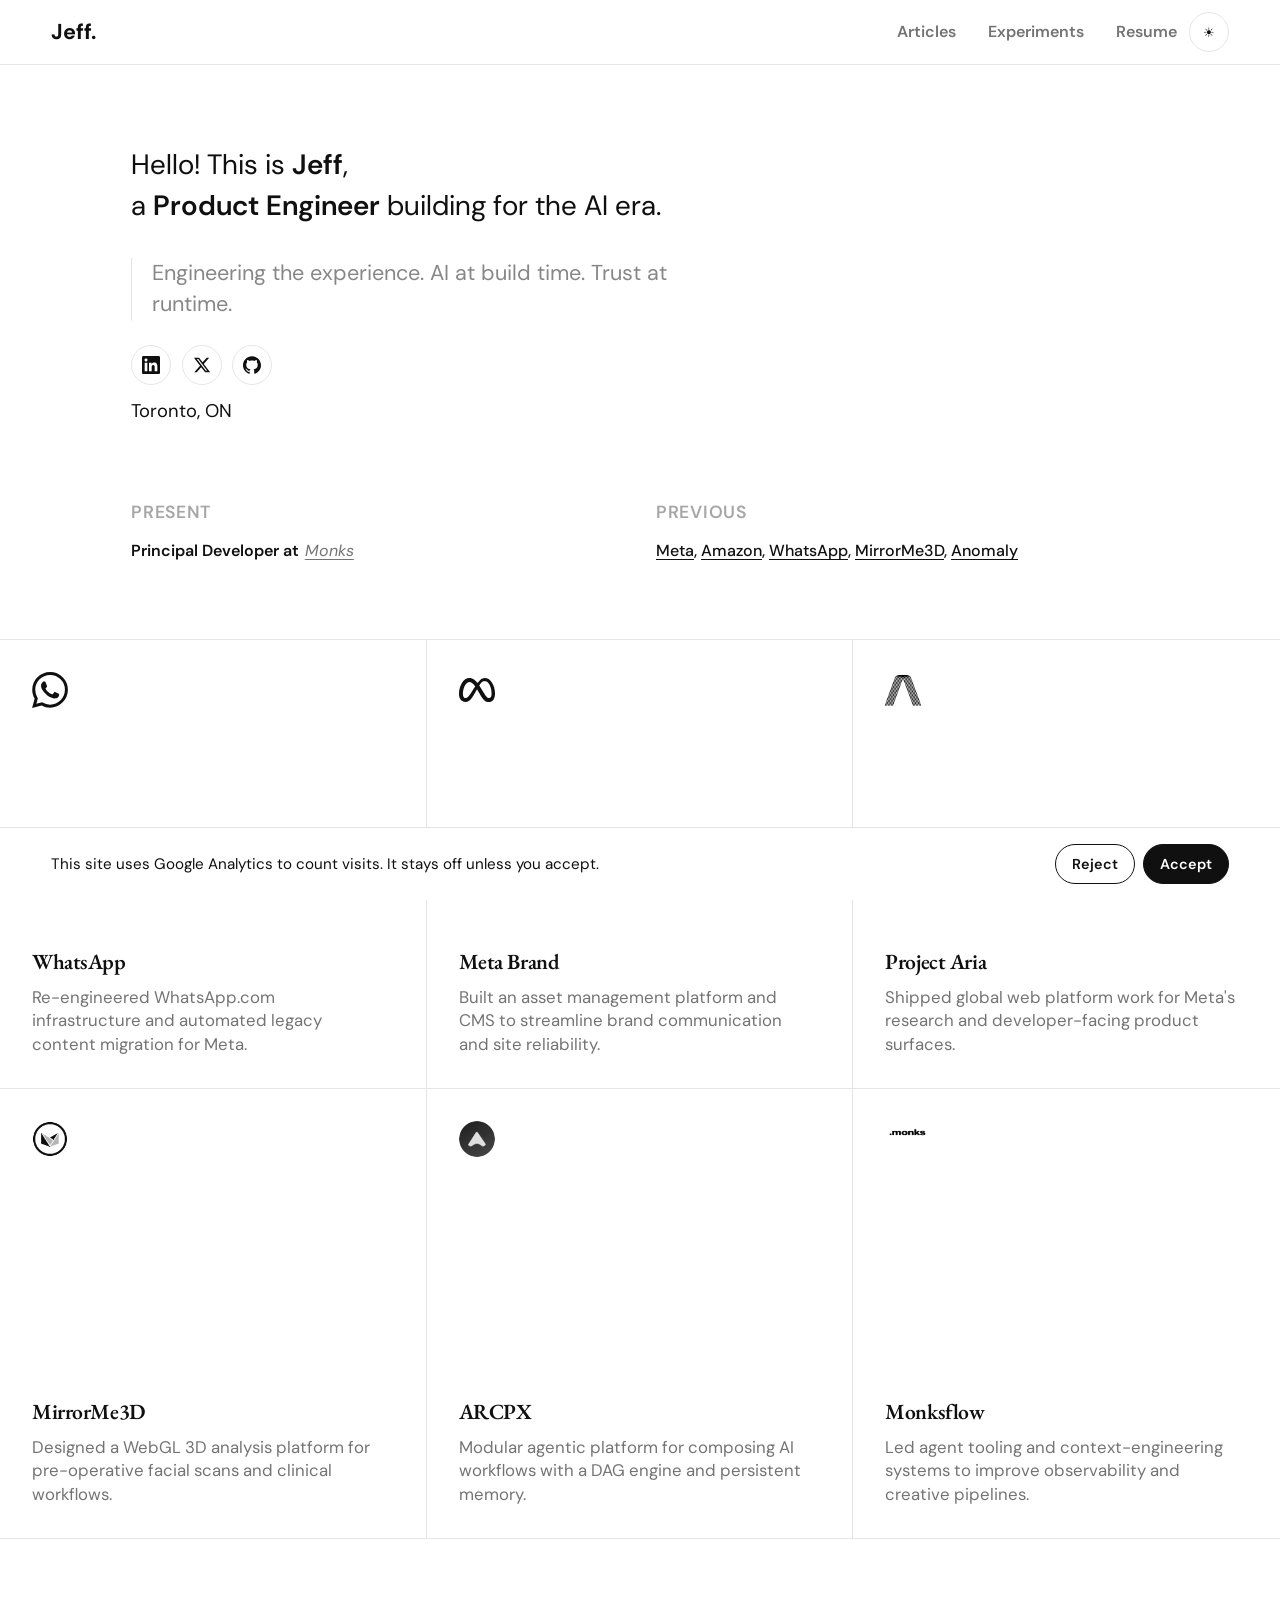
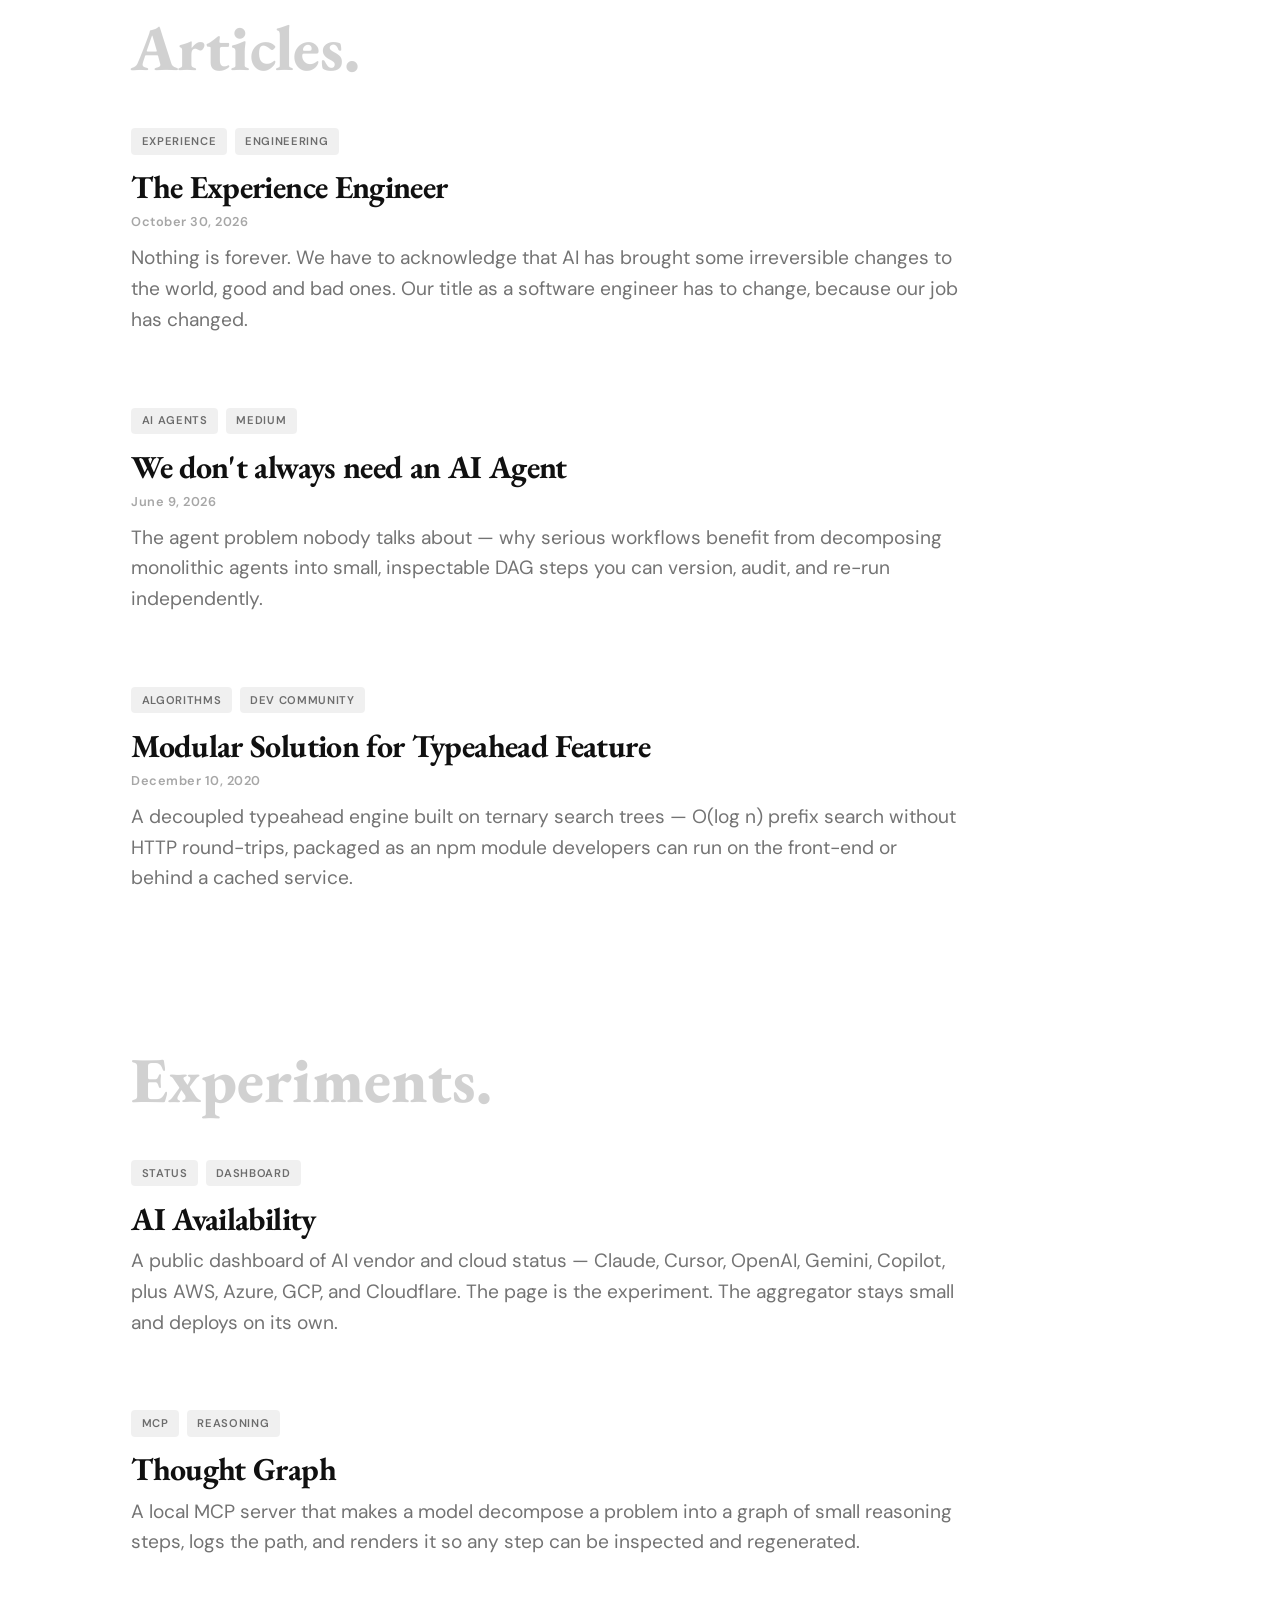
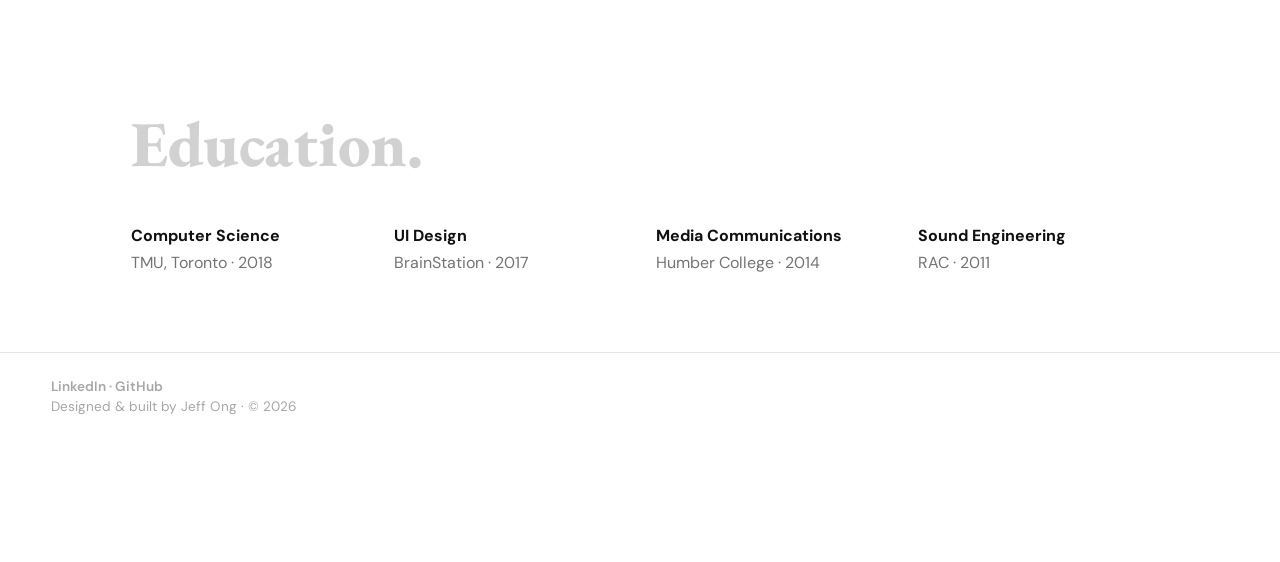
==== index.html @ fe000767 "Revise the Experience Engineer intro so the title changes because the job has. Co-authored-by: Curso" ====
<!DOCTYPE html>
<html lang="en" data-theme="light">

<head>
  <meta charset="UTF-8">
  <meta name="viewport" content="width=device-width, initial-scale=1.0">
  <title>Jeff Ong | Principal Software Developer</title>
  <meta name="description"
    content="Software developer with 10+ years shipping production AI systems, data pipelines, and cloud-native applications. Computer Science graduate, Toronto.">
  <meta name="author" content="Jeff Ong">
  <meta property="og:title" content="Jeff Ong | Principal Software Developer">
  <meta property="og:description"
    content="Production AI systems, RAG architectures, and cloud-native engineering from discovery through launch.">
  <meta property="og:type" content="website">
  <link rel="icon" type="image/svg+xml" href="favicon.svg">
  <link rel="preconnect" href="https://fonts.googleapis.com">
  <link rel="preconnect" href="https://fonts.gstatic.com" crossorigin>
  <link
    href="https://fonts.googleapis.com/css2?family=DM+Sans:ital,opsz,wght@0,9..40,400;0,9..40,500;0,9..40,600;0,9..40,700;0,9..40,800;1,9..40,400&family=EB+Garamond:ital,wght@0,400;0,500;0,600;0,700;0,800;1,400;1,500&display=swap"
    rel="stylesheet">
  <link rel="stylesheet" href="styles.css">
</head>

<body>
  <header class="site-header">
    <a class="brand" href="#">Jeff.</a>
    <nav class="site-nav" aria-label="Primary">
      <ul id="nav-menu" class="nav-links">
        <li><a href="#writing" data-nav="writing">Articles</a></li>
        <li><a href="#experiments" data-nav="experiments">Experiments</a></li>
        <li><a href="Resume-Jeff-Ong.md" download="Jeff-Ong-Resume.md">Resume</a></li>
      </ul>
      <button class="nav-toggle" aria-expanded="false" aria-controls="nav-menu" aria-label="Toggle navigation">
        <span></span>
        <span></span>
        <span></span>
      </button>
    </nav>
    <button class="theme-toggle" type="button" aria-label="Toggle dark mode">
      <span class="theme-icon theme-icon--light" aria-hidden="true">☀</span>
      <span class="theme-icon theme-icon--dark" aria-hidden="true">☾</span>
    </button>
  </header>

  <main>
    <section class="hero">
      <div class="hero-intro">
        <p class="intro-greeting">
          Hello! This is <strong>Jeff</strong>,<br>
          a <strong>Product Engineer</strong> building for the AI era.
        </p>
        <div class="intro-bio">
          <p>
            Engineering the experience. AI at build time. Trust at runtime.
          </p>
        </div>
        <div class="intro-contact">
          <div class="social-links" aria-label="Social links">
            <a class="social-link" href="https://linkedin.com/in/jeff-ong" target="_blank" rel="noopener noreferrer" aria-label="LinkedIn">
              <svg xmlns="http://www.w3.org/2000/svg" width="18" height="18" viewBox="0 0 24 24" fill="currentColor" aria-hidden="true">
                <path d="M20.447 20.452h-3.554v-5.569c0-1.328-.027-3.037-1.852-3.037-1.853 0-2.136 1.445-2.136 2.939v5.667H9.351V9h3.414v1.561h.046c.477-.9 1.637-1.85 3.37-1.85 3.601 0 4.267 2.37 4.267 5.455v6.286zM5.337 7.433c-1.144 0-2.063-.926-2.063-2.065 0-1.138.92-2.063 2.063-2.063 1.14 0 2.064.925 2.064 2.063 0 1.139-.925 2.065-2.064 2.065zm1.782 13.019H3.555V9h3.564v11.452zM22.225 0H1.771C.792 0 0 .774 0 1.729v20.542C0 23.227.792 24 1.771 24h20.451C23.2 24 24 23.227 24 22.271V1.729C24 .774 23.2 0 22.222 0h.003z"/>
              </svg>
            </a>
            <a class="social-link" href="https://x.com/jeff_arcpx" target="_blank" rel="noopener noreferrer" aria-label="X">
              <svg xmlns="http://www.w3.org/2000/svg" width="18" height="18" viewBox="0 0 24 24" fill="currentColor" aria-hidden="true">
                <path d="M18.244 2.25h3.308l-7.227 8.26 8.502 11.24H16.17l-5.214-6.817L4.99 21.75H1.68l7.73-8.835L1.254 2.25H8.08l4.713 6.231zm-1.161 17.52h1.833L7.084 4.126H5.117z"/>
              </svg>
            </a>
            <a class="social-link" href="https://github.com/jeff-ong" target="_blank" rel="noopener noreferrer" aria-label="GitHub (jeff-ong)">
              <svg xmlns="http://www.w3.org/2000/svg" width="18" height="18" viewBox="0 0 24 24" fill="currentColor" aria-hidden="true">
                <path d="M12 .297c-6.63 0-12 5.373-12 12 0 5.303 3.438 9.8 8.205 11.385.6.113.82-.258.82-.577 0-.285-.01-1.04-.015-2.04-3.338.724-4.042-1.61-4.042-1.61C4.422 18.07 3.633 17.7 3.633 17.7c-1.087-.744.084-.729.084-.729 1.205.084 1.838 1.236 1.838 1.236 1.07 1.835 2.809 1.305 3.495.998.108-.776.417-1.305.76-1.605-2.665-.3-5.466-1.332-5.466-5.93 0-1.31.465-2.38 1.235-3.22-.135-.303-.54-1.523.105-3.176 0 0 1.005-.322 3.3 1.23.96-.267 1.98-.399 3-.405 1.02.006 2.04.138 3 .405 2.28-1.552 3.285-1.23 3.285-1.23.645 1.653.24 2.873.12 3.176.765.84 1.23 1.91 1.23 3.22 0 4.61-2.805 5.625-5.475 5.92.42.36.81 1.096.81 2.22 0 1.606-.015 2.896-.015 3.286 0 .315.21.69.825.57C20.565 22.092 24 17.592 24 12.297c0-6.627-5.373-12-12-12"/>
              </svg>
            </a>
            <!-- <a class="social-link" href="https://github.com/arcpx-eng" target="_blank" rel="noopener noreferrer" aria-label="GitHub (arcpx-eng)">
              <svg xmlns="http://www.w3.org/2000/svg" width="18" height="18" viewBox="0 0 24 24" fill="currentColor" aria-hidden="true">
                <path d="M12 .297c-6.63 0-12 5.373-12 12 0 5.303 3.438 9.8 8.205 11.385.6.113.82-.258.82-.577 0-.285-.01-1.04-.015-2.04-3.338.724-4.042-1.61-4.042-1.61C4.422 18.07 3.633 17.7 3.633 17.7c-1.087-.744.084-.729.084-.729 1.205.084 1.838 1.236 1.838 1.236 1.07 1.835 2.809 1.305 3.495.998.108-.776.417-1.305.76-1.605-2.665-.3-5.466-1.332-5.466-5.93 0-1.31.465-2.38 1.235-3.22-.135-.303-.54-1.523.105-3.176 0 0 1.005-.322 3.3 1.23.96-.267 1.98-.399 3-.405 1.02.006 2.04.138 3 .405 2.28-1.552 3.285-1.23 3.285-1.23.645 1.653.24 2.873.12 3.176.765.84 1.23 1.91 1.23 3.22 0 4.61-2.805 5.625-5.475 5.92.42.36.81 1.096.81 2.22 0 1.606-.015 2.896-.015 3.286 0 .315.21.69.825.57C20.565 22.092 24 17.592 24 12.297c0-6.627-5.373-12-12-12"/>
              </svg>
            </a> -->
          </div>
          <p class="intro-location">Toronto, ON</p>
        </div>
      </div>
    </section>

    <section class="status-grid" aria-label="Current status">
      <article class="status-card">
        <h2>Present</h2>
        <ul class="status-roles">
          <li>
            <span class="status-role">Principal Developer at</span>
            <a class="status-org" href="https://www.monks.com/" target="_blank" rel="noopener noreferrer">Monks</a>
          </li>
        </ul>
      </article>
      <article class="status-card">
        <h2>Previous</h2>
        <p class="status-text">
          <a href="https://about.meta.com/" target="_blank" rel="noopener noreferrer">Meta</a>,
          <a href="https://aws.amazon.com/" target="_blank" rel="noopener noreferrer">Amazon</a>,
          <a href="https://www.whatsapp.com/" target="_blank" rel="noopener noreferrer">WhatsApp</a>,
          <a href="https://www.mirrorme3d.com/" target="_blank" rel="noopener noreferrer">MirrorMe3D</a>,
          <a href="https://www.theanomaly.xyz/" target="_blank" rel="noopener noreferrer">Anomaly</a>
        </p>
      </article>
    </section>

    <section class="work-tiles" aria-label="Selected products">
      <a class="work-tile" href="https://www.whatsapp.com/" target="_blank" rel="noopener noreferrer">
        <svg class="work-tile-logo" xmlns="http://www.w3.org/2000/svg" viewBox="0 0 24 24" aria-hidden="true">
          <path fill="currentColor" d="M17.472 14.382c-.297-.149-1.758-.867-2.03-.967-.273-.099-.471-.148-.67.15-.197.297-.767.966-.94 1.164-.173.199-.347.223-.644.075-.297-.15-1.255-.463-2.39-1.475-.883-.788-1.48-1.761-1.653-2.059-.173-.297-.018-.458.13-.606.134-.133.298-.347.446-.52.149-.174.198-.298.298-.497.099-.198.05-.371-.025-.52-.075-.149-.669-1.612-.916-2.207-.242-.579-.487-.5-.669-.51-.173-.008-.371-.01-.57-.01-.198 0-.52.074-.792.372-.272.297-1.04 1.016-1.04 2.479 0 1.462 1.065 2.875 1.213 3.074.149.198 2.096 3.2 5.077 4.487.709.306 1.262.489 1.694.625.712.227 1.36.195 1.871.118.571-.085 1.758-.719 2.006-1.413.248-.694.248-1.289.173-1.413-.074-.124-.272-.198-.57-.347m-5.421 7.403h-.004a9.87 9.87 0 01-5.031-1.378l-.361-.214-3.741.982.998-3.648-.235-.374a9.86 9.86 0 01-1.51-5.26c.001-5.45 4.436-9.884 9.888-9.884 2.64 0 5.122 1.03 6.988 2.898a9.825 9.825 0 012.893 6.994c-.003 5.45-4.437 9.884-9.885 9.884m8.413-18.297A11.815 11.815 0 0012.05 0C5.495 0 .16 5.335.157 11.892c0 2.096.547 4.142 1.588 5.945L.057 24l6.305-1.654a11.882 11.882 0 005.683 1.448h.005c6.554 0 11.89-5.335 11.893-11.893a11.821 11.821 0 00-3.48-8.413Z"/>
        </svg>
        <span class="work-tile-copy">
          <span class="work-tile-name">WhatsApp</span>
          <span class="work-tile-desc">Re-engineered WhatsApp.com infrastructure and automated legacy content migration for Meta.</span>
        </span>
      </a>
      <a class="work-tile" href="https://www.meta.com/brand/resources/" target="_blank" rel="noopener noreferrer">
        <svg class="work-tile-logo" xmlns="http://www.w3.org/2000/svg" viewBox="0 0 24 24" aria-hidden="true">
          <path fill="currentColor" d="M6.915 4.03c-1.968 0-3.683 1.28-4.871 3.113C.704 9.208 0 11.883 0 14.449c0 .706.07 1.369.21 1.973a6.624 6.624 0 0 0 .265.86 5.297 5.297 0 0 0 .371.761c.696 1.159 1.818 1.927 3.593 1.927 1.497 0 2.633-.671 3.965-2.444.76-1.012 1.144-1.626 2.663-4.32l.756-1.339.186-.325c.061.1.121.196.183.3l2.152 3.595c.724 1.21 1.665 2.556 2.47 3.314 1.046.987 1.992 1.22 3.06 1.22 1.075 0 1.876-.355 2.455-.843a3.743 3.743 0 0 0 .81-.973c.542-.939.861-2.127.861-3.745 0-2.72-.681-5.357-2.084-7.45-1.282-1.912-2.957-2.93-4.716-2.93-1.047 0-2.088.467-3.053 1.308-.652.57-1.257 1.29-1.82 2.05-.69-.875-1.335-1.547-1.958-2.056-1.182-.966-2.315-1.303-3.454-1.303zm10.16 2.053c1.147 0 2.188.758 2.992 1.999 1.132 1.748 1.647 4.195 1.647 6.4 0 1.548-.368 2.9-1.839 2.9-.58 0-1.027-.23-1.664-1.004-.496-.601-1.343-1.878-2.832-4.358l-.617-1.028a44.908 44.908 0 0 0-1.255-1.98c.07-.109.141-.224.211-.327 1.12-1.667 2.118-2.602 3.358-2.602zm-10.201.553c1.265 0 2.058.791 2.675 1.446.307.327.737.871 1.234 1.579l-1.02 1.566c-.757 1.163-1.882 3.017-2.837 4.338-1.191 1.649-1.81 1.817-2.486 1.817-.524 0-1.038-.237-1.383-.794-.263-.426-.464-1.13-.464-2.046 0-2.221.63-4.535 1.66-6.088.454-.687.964-1.226 1.533-1.533a2.264 2.264 0 0 1 1.088-.285z"/>
        </svg>
        <span class="work-tile-copy">
          <span class="work-tile-name">Meta Brand</span>
          <span class="work-tile-desc">Built an asset management platform and CMS to streamline brand communication and site reliability.</span>
        </span>
      </a>
      <a class="work-tile" href="https://www.projectaria.com/" target="_blank" rel="noopener noreferrer">
        <img class="work-tile-logo work-tile-logo--ink" src="assets/project-aria-mono.png" alt="" width="98" height="86">
        <span class="work-tile-copy">
          <span class="work-tile-name">Project Aria</span>
          <span class="work-tile-desc">Shipped global web platform work for Meta's research and developer-facing product surfaces.</span>
        </span>
      </a>
      <a class="work-tile" href="https://www.mirrorme3d.com/" target="_blank" rel="noopener noreferrer">
        <img class="work-tile-logo work-tile-logo--ink" src="assets/mirrorme3d-mono.png" alt="" width="250" height="250">
        <span class="work-tile-copy">
          <span class="work-tile-name">MirrorMe3D</span>
          <span class="work-tile-desc">Designed a WebGL 3D analysis platform for pre-operative facial scans and clinical workflows.</span>
        </span>
      </a>
      <a class="work-tile" href="https://arcpx.com/" target="_blank" rel="noopener noreferrer">
        <img class="work-tile-logo work-tile-logo--badge" src="assets/arcpx-badge.png" alt="" width="214" height="214">
        <span class="work-tile-copy">
          <span class="work-tile-name">ARCPX</span>
          <span class="work-tile-desc">Modular agentic platform for composing AI workflows with a DAG engine and persistent memory.</span>
        </span>
      </a>
      <a class="work-tile" href="https://monksflow.ai/" target="_blank" rel="noopener noreferrer">
        <img class="work-tile-logo work-tile-logo--wide work-tile-logo--ink" src="assets/monksflow-mono.png" alt="" width="1024" height="536">
        <span class="work-tile-copy">
          <span class="work-tile-name">Monksflow</span>
          <span class="work-tile-desc">Led agent tooling and context-engineering systems to improve observability and creative pipelines.</span>
        </span>
      </a>
    </section>

    <section id="writing" class="section" data-section="writing">
      <h2 class="section-display">Articles.</h2>

      <article class="project">
        <div class="project-meta">
          <span class="pill">Experience</span>
          <span class="pill">Engineering</span>
        </div>
        <h3 class="project-title"><a href="articles/the-experience-engineer/">The Experience Engineer</a></h3>
        <time class="project-date" datetime="2026-10-30">October 30, 2026</time>
        <p class="project-desc">Nothing is forever. We have to acknowledge that AI has brought some irreversible changes to the world, good and bad ones. Our title as a software engineer has to change, because our job has changed.</p>
      </article>

      <article class="project">
        <div class="project-meta">
          <span class="pill">AI Agents</span>
          <span class="pill">Medium</span>
        </div>
        <h3 class="project-title"><a href="https://medium.com/@jeff-ong/we-dont-always-need-an-ai-agent-e49e0ceffc82" target="_blank" rel="noopener noreferrer">We don't always need an AI Agent</a></h3>
        <time class="project-date" datetime="2026-06-09">June 9, 2026</time>
        <p class="project-desc">The agent problem nobody talks about — why serious workflows benefit from decomposing
          monolithic agents into small, inspectable DAG steps you can version, audit, and re-run independently.</p>
      </article>

      <article class="project">
        <div class="project-meta">
          <span class="pill">Algorithms</span>
          <span class="pill">DEV Community</span>
        </div>
        <h3 class="project-title"><a href="https://dev.to/jam3/modular-solution-for-typeahead-feature-3mh3" target="_blank" rel="noopener noreferrer">Modular Solution for Typeahead Feature</a></h3>
        <time class="project-date" datetime="2020-12-10">December 10, 2020</time>
        <p class="project-desc">A decoupled typeahead engine built on ternary search trees — O(log n) prefix search
          without HTTP round-trips, packaged as an npm module developers can run on the front-end or behind a cached
          service.</p>
      </article>
    </section>

    <section id="experiments" class="section" data-section="experiments">
      <h2 class="section-display">Experiments.</h2>

      <article class="project">
        <div class="project-meta">
          <span class="pill">Status</span>
          <span class="pill">Dashboard</span>
        </div>
        <h3 class="project-title"><a href="https://jeff-ong.github.io/wut-now/" target="_blank" rel="noopener noreferrer">AI Availability</a></h3>
        <p class="project-desc">A public dashboard of AI vendor and cloud status — Claude, Cursor, OpenAI, Gemini,
          Copilot, plus AWS, Azure, GCP, and Cloudflare. The page is the experiment. The aggregator stays small and
          deploys on its own.</p>
      </article>

      <article class="project">
        <div class="project-meta">
          <span class="pill">MCP</span>
          <span class="pill">Reasoning</span>
        </div>
        <h3 class="project-title"><a href="https://github.com/jeff-ong/thought-graph-mcp" target="_blank" rel="noopener noreferrer">Thought Graph</a></h3>
        <p class="project-desc">A local MCP server that makes a model decompose a problem into a graph of small
          reasoning steps, logs the path, and renders it so any step can be inspected and regenerated.</p>
      </article>
    </section>

    <section id="education" class="section section--compact" data-section="education">
      <h2 class="section-display">Education.</h2>
      <dl class="edu-list">
        <div>
          <dt>Computer Science</dt>
          <dd>TMU, Toronto · 2018</dd>
        </div>
        <div>
          <dt>UI Design</dt>
          <dd>BrainStation · 2017</dd>
        </div>
        <div>
          <dt>Media Communications</dt>
          <dd>Humber College · 2014</dd>
        </div>
        <div>
          <dt>Sound Engineering</dt>
          <dd>RAC · 2011</dd>
        </div>
      </dl>
    </section>
  </main>

  <footer class="site-footer">
    <p class="footer-links">
      <a href="https://linkedin.com/in/jeff-ong" target="_blank" rel="noopener noreferrer">LinkedIn</a>
      · <a href="https://github.com/jeff-ong" target="_blank" rel="noopener noreferrer">GitHub</a>
    </p>
    <p>Designed &amp; built by Jeff Ong · © 2026</p>
  </footer>

  <div id="cookie-banner" class="cookie-banner" role="region" aria-label="Analytics consent" hidden>
    <p>This site uses Google Analytics to count visits. It stays off unless you accept.</p>
    <div class="cookie-banner-actions">
      <button type="button" id="cookie-reject">Reject</button>
      <button type="button" id="cookie-accept">Accept</button>
    </div>
  </div>

  <script src="main.js"></script>
</body>

</html>
---- styles.css ----
:root,
[data-theme="light"] {
  --bg: #ffffff;
  --bg-soft: #f4f4f4;
  --text: #101010;
  --text-fade: rgba(0, 0, 0, 0.18);
  --text-muted: rgba(0, 0, 0, 0.55);
  --text-subtle: rgba(0, 0, 0, 0.35);
  --border: rgba(0, 0, 0, 0.1);
  --pill-bg: rgba(0, 0, 0, 0.06);
  --header-bg: rgba(255, 255, 255, 0.9);
  --font-sans: "DM Sans", system-ui, sans-serif;
  --font-serif: "EB Garamond", Garamond, "Times New Roman", serif;
  --page-x: clamp(1.25rem, 4vw, 3.5rem);
  --max: 1120px;
}

[data-theme="dark"] {
  --bg: #0e0e0e;
  --bg-soft: #1a1a1a;
  --text: #f2f2f2;
  --text-fade: rgba(255, 255, 255, 0.15);
  --text-muted: rgba(255, 255, 255, 0.6);
  --text-subtle: rgba(255, 255, 255, 0.4);
  --border: rgba(255, 255, 255, 0.12);
  --pill-bg: rgba(255, 255, 255, 0.08);
  --header-bg: rgba(14, 14, 14, 0.92);
}

*,
*::before,
*::after {
  box-sizing: border-box;
}

html {
  scroll-behavior: smooth;
}

body {
  margin: 0;
  font-family: var(--font-sans);
  font-size: 16px;
  line-height: 1.5;
  color: var(--text);
  background: var(--bg);
  -webkit-font-smoothing: antialiased;
  transition: background 0.25s, color 0.25s;
}

h1, h2, h3, h4, h5, h6 {
  font-family: var(--font-serif);
  font-weight: 700;
}

img {
  display: block;
  max-width: 100%;
  height: auto;
}

a {
  color: inherit;
  text-underline-offset: 3px;
}

/* Header */
.site-header {
  position: sticky;
  top: 0;
  z-index: 100;
  display: flex;
  align-items: center;
  gap: 0.75rem;
  min-height: 4rem;
  padding: 0.75rem var(--page-x);
  background: var(--header-bg);
  backdrop-filter: blur(10px);
  border-bottom: 1px solid var(--border);
}

.brand {
  font-family: var(--font-sans);
  font-size: 1.35rem;
  font-weight: 700;
  color: var(--text);
  text-decoration: none;
  white-space: nowrap;
}

.site-nav {
  display: flex;
  align-items: center;
  margin-left: auto;
}

.nav-links {
  display: flex;
  gap: 2rem;
  margin: 0;
  padding: 0;
  list-style: none;
}

.nav-links a {
  position: relative;
  padding-top: 0.65rem;
  font-family: var(--font-sans);
  font-size: 1rem;
  font-weight: 600;
  color: var(--text-muted);
  text-decoration: none;
  transition: color 0.2s;
}

.nav-links a::before {
  content: "";
  position: absolute;
  top: 0;
  left: 0;
  width: 100%;
  height: 2px;
  background: var(--text);
  transform: scaleX(0);
  transform-origin: left;
  transition: transform 0.2s;
}

.nav-links a:hover,
.nav-links a.is-active {
  color: var(--text);
}

.nav-links a.is-active::before {
  transform: scaleX(1);
}

.theme-toggle {
  display: grid;
  place-items: center;
  width: 40px;
  height: 40px;
  border: 1px solid var(--border);
  border-radius: 50%;
  background: transparent;
  color: var(--text);
  cursor: pointer;
  flex-shrink: 0;
}

.theme-icon--dark {
  display: none;
}

[data-theme="dark"] .theme-icon--light {
  display: none;
}

[data-theme="dark"] .theme-icon--dark {
  display: block;
}

.nav-toggle {
  display: none;
  flex-direction: column;
  align-items: center;
  justify-content: center;
  gap: 5px;
  width: 40px;
  height: 40px;
  padding: 0;
  border: none;
  background: none;
  cursor: pointer;
  flex-shrink: 0;
}

.nav-toggle span {
  display: block;
  width: 22px;
  height: 2px;
  background: var(--text);
}

/* Hero */
.hero {
  max-width: var(--max);
  margin-inline: auto;
  padding: clamp(2.5rem, 7vw, 5rem) var(--page-x) clamp(2rem, 5vw, 3.5rem);
}

.intro-greeting {
  margin: 0 0 2rem;
  max-width: 34rem;
  font-family: var(--font-sans);
  font-size: clamp(1.35rem, 2.8vw, 1.75rem);
  font-weight: 400;
  line-height: 1.45;
  color: var(--text);
}

.intro-greeting strong {
  font-weight: 600;
  color: var(--text);
}

.intro-bio {
  max-width: 38rem;
  margin-bottom: 1.5rem;
  padding-left: 1.25rem;
  border-left: 1px solid var(--border);
}

.intro-bio p {
  margin: 0;
  font-size: clamp(1.1rem, 2vw, 1.35rem);
  font-weight: 400;
  line-height: 1.45;
  color: #878787;
}

.intro-bio a {
  font-style: italic;
  color: var(--text);
}

.intro-contact {
  max-width: 38rem;
  margin: 0;
  font-size: clamp(1rem, 1.8vw, 1.15rem);
  line-height: 1.45;
  color: var(--text);
}

.social-links {
  display: flex;
  flex-wrap: wrap;
  gap: 0.65rem;
}

.social-link {
  display: grid;
  place-items: center;
  width: 40px;
  height: 40px;
  border: 1px solid var(--border);
  border-radius: 50%;
  color: var(--text);
  text-decoration: none;
  transition: color 0.2s, border-color 0.2s, background 0.2s;
}

.social-link:hover {
  color: var(--text);
  border-color: var(--text-muted);
  background: var(--pill-bg);
}

.intro-location {
  display: block;
  margin-top: 0.85rem;
}

/* Status grid */
.status-grid {
  display: grid;
  grid-template-columns: repeat(2, 1fr);
  gap: 2rem;
  max-width: var(--max);
  margin-inline: auto;
  padding: 0 var(--page-x) clamp(3rem, 6vw, 5rem);
  font-family: var(--font-sans);
}

.status-grid h2 {
  margin: 0 0 0.85rem;
  font-family: var(--font-sans);
  font-size: 1.1rem;
  font-weight: 600;
  color: var(--text-subtle);
  text-transform: uppercase;
  letter-spacing: 0.04em;
}

.status-roles {
  display: flex;
  flex-direction: column;
  gap: 1rem;
  margin: 0;
  padding: 0;
  list-style: none;
}

.status-roles li {
  display: flex;
  flex-wrap: wrap;
  align-items: baseline;
  gap: 0.35rem;
}

.status-role {
  font-size: 1rem;
  font-weight: 600;
  line-height: 1.45;
  color: var(--text);
}

.status-org {
  font-size: 1rem;
  font-style: italic;
  line-height: 1.45;
  color: var(--text-muted);
  text-decoration: underline;
  text-underline-offset: 3px;
}

.status-org:hover {
  color: var(--text);
}

.status-text {
  margin: 0;
  font-size: 1rem;
  font-weight: 500;
  line-height: 1.45;
}

.status-grid a {
  text-decoration: underline;
}

/* Work tiles */
.work-tiles {
  display: grid;
  grid-template-columns: repeat(3, 1fr);
  grid-template-rows: repeat(2, 1fr);
  width: 100%;
  height: 100vh;
  height: 100dvh;
  border-top: 1px solid var(--border);
  border-bottom: 1px solid var(--border);
}

.work-tile {
  display: flex;
  flex-direction: column;
  align-items: flex-start;
  justify-content: space-between;
  gap: 1rem;
  min-height: 0;
  padding: clamp(1.25rem, 3vw, 2rem);
  font-family: var(--font-sans);
  color: var(--text);
  text-decoration: none;
  background: var(--bg);
  border-right: 1px solid var(--border);
  border-bottom: 1px solid var(--border);
  transition: background 0.2s, color 0.2s;
}

.work-tile:nth-child(3n) {
  border-right: none;
}

.work-tile:nth-child(n + 4) {
  border-bottom: none;
}

.work-tile:hover {
  background: var(--bg-soft);
}

.work-tile-logo {
  width: clamp(1.75rem, 3vw, 2.25rem);
  height: clamp(1.75rem, 3vw, 2.25rem);
  flex-shrink: 0;
  color: var(--text);
  object-fit: contain;
  object-position: left center;
}

img.work-tile-logo {
  display: block;
}

.work-tile-logo--wide {
  width: auto;
  max-width: min(7.5rem, 45%);
  height: clamp(1.1rem, 2vw, 1.45rem);
}

[data-theme="dark"] .work-tile-logo--ink {
  filter: invert(1);
}

.work-tile-logo--badge {
  border-radius: 50%;
}

[data-theme="dark"] .work-tile-logo--badge {
  filter: invert(1);
}

.work-tile-copy {
  display: flex;
  flex-direction: column;
  gap: 0.5rem;
}

.work-tile-name {
  font-family: var(--font-serif);
  font-size: clamp(1rem, 2.2vw, 1.35rem);
  font-weight: 600;
  letter-spacing: -0.02em;
}

.work-tile-desc {
  max-width: 22rem;
  font-size: clamp(0.9rem, 1.5vw, 1.05rem);
  font-weight: 400;
  line-height: 1.4;
  color: var(--text-muted);
}

/* Sections */
.section {
  max-width: var(--max);
  margin-inline: auto;
  padding: clamp(3rem, 6vw, 5rem) var(--page-x);
  scroll-margin-top: 5.5rem;
}

.section-display {
  margin: 0 0 clamp(2rem, 4vw, 3rem);
  font-size: clamp(2.5rem, 6vw, 4rem);
  font-weight: 800;
  line-height: 1;
  color: var(--text-fade);
}

/* Projects */
.project + .project {
  margin-top: clamp(3rem, 6vw, 4.5rem);
}

.project-meta {
  display: flex;
  flex-wrap: wrap;
  gap: 0.5rem;
  margin-bottom: 0.85rem;
}

.pill {
  font-family: var(--font-sans);
  padding: 0.3rem 0.65rem;
  font-size: 0.7rem;
  font-weight: 600;
  letter-spacing: 0.06em;
  text-transform: uppercase;
  color: var(--text-muted);
  background: var(--pill-bg);
  border-radius: 4px;
}

.project-title {
  margin: 0 0 0.5rem;
  font-size: clamp(1.35rem, 3vw, 2rem);
  font-weight: 700;
  line-height: 1.2;
  letter-spacing: -0.02em;
}

.project-title a {
  text-decoration: none;
}

.project-title a:hover {
  text-decoration: underline;
}

.project-date {
  display: block;
  margin: -0.15rem 0 0.75rem;
  font-family: var(--font-sans);
  font-size: 0.8rem;
  font-weight: 600;
  letter-spacing: 0.04em;
  color: var(--text-subtle);
}

.project-desc {
  max-width: 52rem;
  margin: 0;
  font-size: 1.2rem;
  line-height: 1.6;
  color: var(--text-muted);
}

/* Article */
.article-page {
  max-width: 42rem;
  margin-inline: auto;
  padding: clamp(2.5rem, 6vw, 4.5rem) var(--page-x) clamp(3rem, 6vw, 5rem);
}

.article-back {
  display: inline-flex;
  align-items: center;
  gap: 0.35rem;
  font-family: var(--font-sans);
  font-size: 0.85rem;
  font-weight: 600;
  line-height: 1;
  color: var(--text-muted);
  text-decoration: none;
}

.article-back svg {
  display: block;
  flex-shrink: 0;
  width: 1em;
  height: 1em;
}

.article-back:hover {
  color: var(--text);
}

.article-title {
  margin: 1.25rem 0 0.6rem;
  font-size: clamp(2.2rem, 5vw, 3.4rem);
  font-weight: 800;
  letter-spacing: -0.03em;
  line-height: 1.05;
}

.article-dek {
  margin: 1.25rem 0 0;
  font-size: 1.35rem;
  line-height: 1.45;
  color: var(--text-muted);
}

.article-body h2 {
  margin: 2.75rem 0 1rem;
  font-size: 1.35rem;
  letter-spacing: -0.02em;
}

.article-body h3 {
  margin: 1.75rem 0 0.5rem;
  font-size: 1.1rem;
}

.article-body p {
  margin: 0 0 1rem;
  font-size: 1.15rem;
  line-height: 1.65;
}

.tldr {
  margin-top: 2.25rem;
  padding: 1.15rem 1.25rem 1.2rem;
  background: var(--bg-soft);
  border-left: 1px solid var(--border);
}

.tldr h2 {
  margin-top: 0;
}

.tldr ul {
  margin: 0;
  padding: 0 0 0 1.15rem;
  font-size: 1.15rem;
  line-height: 1.65;
}

.tldr li + li {
  margin-top: 0.45rem;
}

.share-figure {
  margin: 1.5rem 0 1.75rem;
}

.share-figure figcaption {
  margin-bottom: 0.55rem;
  font-family: var(--font-sans);
  font-size: 0.8rem;
  font-weight: 600;
  letter-spacing: 0.04em;
  text-transform: uppercase;
  color: var(--text-subtle);
}

.share-track {
  display: flex;
  min-height: 3.4rem;
  overflow: hidden;
  border-radius: 4px;
  font-family: var(--font-sans);
  font-size: 0.8rem;
  font-weight: 600;
}

.share-eng,
.share-design {
  display: flex;
  flex-direction: column;
  justify-content: center;
  min-width: 0;
  line-height: 1.15;
}

.share-eng {
  width: 80%;
  align-items: flex-start;
  padding-inline: 0.75rem;
  background: var(--text);
  color: var(--bg);
}

.share-design {
  width: 20%;
  align-items: center;
  padding-inline: 0.25rem;
  text-align: center;
  background: var(--pill-bg);
  color: var(--text);
}

.share-value {
  font-size: 0.72rem;
  font-weight: 500;
}

.roadmap {
  list-style: none;
  margin: 1.5rem 0 0.5rem;
  padding: 0;
}

.roadmap li {
  display: grid;
  grid-template-columns: 1.5rem 1fr;
  gap: 0.75rem;
  padding: 0.85rem 0;
  border-top: 1px solid var(--border);
}

.roadmap li:last-child {
  border-bottom: 1px solid var(--border);
}

.roadmap-step {
  font-family: var(--font-sans);
  font-weight: 700;
  color: var(--text-subtle);
}

.roadmap strong {
  display: block;
  font-family: var(--font-sans);
  font-size: 1rem;
}

.roadmap span {
  color: var(--text-muted);
}

/* Education */
.edu-list {
  display: grid;
  grid-template-columns: repeat(auto-fit, minmax(220px, 1fr));
  gap: 1.5rem 2rem;
  margin: 0;
}

.edu-list div {
  margin: 0;
}

.edu-list dt {
  margin-bottom: 0.2rem;
  font-family: var(--font-sans);
  font-weight: 700;
  font-size: 1rem;
}

.edu-list dd {
  margin: 0;
  font-size: 1rem;
  color: var(--text-muted);
}

/* Footer */
.site-footer {
  padding: 1.5rem var(--page-x) 2.5rem;
  border-top: 1px solid var(--border);
}

.footer-links {
  margin: 0 0 0.5rem;
  font-family: var(--font-sans);
  font-size: 0.95rem;
  font-weight: 600;
  color: var(--text);
}

.footer-links a {
  color: inherit;
  text-decoration: none;
}

.footer-links a:hover {
  text-decoration: underline;
}

.site-footer p {
  margin: 0;
  font-size: 0.85rem;
  color: var(--text-subtle);
}

.cookie-banner {
  position: fixed;
  z-index: 200;
  right: 0;
  bottom: 0;
  left: 0;
  display: flex;
  align-items: center;
  justify-content: space-between;
  gap: 1rem 1.5rem;
  padding: 1rem var(--page-x);
  background: var(--header-bg);
  border-top: 1px solid var(--border);
  backdrop-filter: blur(10px);
}

.cookie-banner[hidden] {
  display: none;
}

body:has(.cookie-banner:not([hidden])) {
  padding-bottom: 6.5rem;
}

.cookie-banner p {
  margin: 0;
  max-width: 42rem;
  font-family: var(--font-sans);
  font-size: 0.95rem;
  line-height: 1.45;
  color: var(--text);
}

.cookie-banner-actions {
  display: flex;
  flex-shrink: 0;
  gap: 0.5rem;
}

.cookie-banner button {
  min-height: 40px;
  padding: 0.45rem 1rem;
  border: 1px solid var(--text);
  border-radius: 999px;
  background: transparent;
  font-family: var(--font-sans);
  font-size: 0.9rem;
  font-weight: 600;
  color: var(--text);
  cursor: pointer;
}

#cookie-accept {
  background: var(--text);
  color: var(--bg);
}

/* Responsive */
@media (max-width: 860px) {
  .status-grid {
    grid-template-columns: 1fr;
    gap: 1.75rem;
  }

  .work-tiles {
    grid-template-columns: repeat(2, 1fr);
    grid-template-rows: repeat(3, 1fr);
  }

  .work-tile:nth-child(3n) {
    border-right: 1px solid var(--border);
  }

  .work-tile:nth-child(2n) {
    border-right: none;
  }

  .work-tile:nth-child(n + 4) {
    border-bottom: 1px solid var(--border);
  }

  .work-tile:nth-child(n + 5) {
    border-bottom: none;
  }
}

@media (max-width: 640px) {
  .site-header {
    flex-wrap: nowrap;
    justify-content: flex-start;
  }

  .brand {
    flex-shrink: 0;
  }

  .theme-toggle {
    order: 1;
    margin-right: auto;
  }

  .site-nav {
    order: 2;
    width: auto;
    margin-left: 0;
    flex-shrink: 0;
  }

  .nav-toggle {
    display: flex;
  }

  .nav-links {
    position: fixed;
    top: 4rem;
    left: 0;
    right: 0;
    flex-direction: column;
    gap: 0;
    padding: 1rem var(--page-x) 1.5rem;
    background: var(--header-bg);
    border-bottom: 1px solid var(--border);
    transform: translateY(-120%);
    opacity: 0;
    pointer-events: none;
    transition: transform 0.25s, opacity 0.25s;
  }

  .nav-links.open {
    transform: translateY(0);
    opacity: 1;
    pointer-events: auto;
  }

  .nav-links li {
    padding-block: 0.45rem;
  }

  .nav-links a {
    padding-top: 0;
  }

  .nav-links a::before {
    display: none;
  }

  .cookie-banner {
    flex-direction: column;
    align-items: stretch;
  }

  .cookie-banner-actions {
    justify-content: flex-end;
  }
}

@media print {
  :root,
  [data-theme="dark"] {
    --bg: #ffffff;
    --bg-soft: #f4f4f4;
    --text: #101010;
    --text-fade: rgba(0, 0, 0, 0.18);
    --text-muted: rgba(0, 0, 0, 0.55);
    --text-subtle: rgba(0, 0, 0, 0.35);
    --border: rgba(0, 0, 0, 0.1);
    --pill-bg: rgba(0, 0, 0, 0.06);
    --header-bg: #ffffff;
  }

  body {
    background: #fff;
    color: #101010;
  }

  .site-header,
  .theme-toggle,
  .nav-toggle,
  .site-footer,
  .cookie-banner {
    display: none;
  }

  .hero,
  .section,
  .works {
    break-inside: avoid-page;
  }

  .project {
    break-inside: avoid-page;
  }

  a {
    color: inherit;
    text-decoration: none;
  }
}
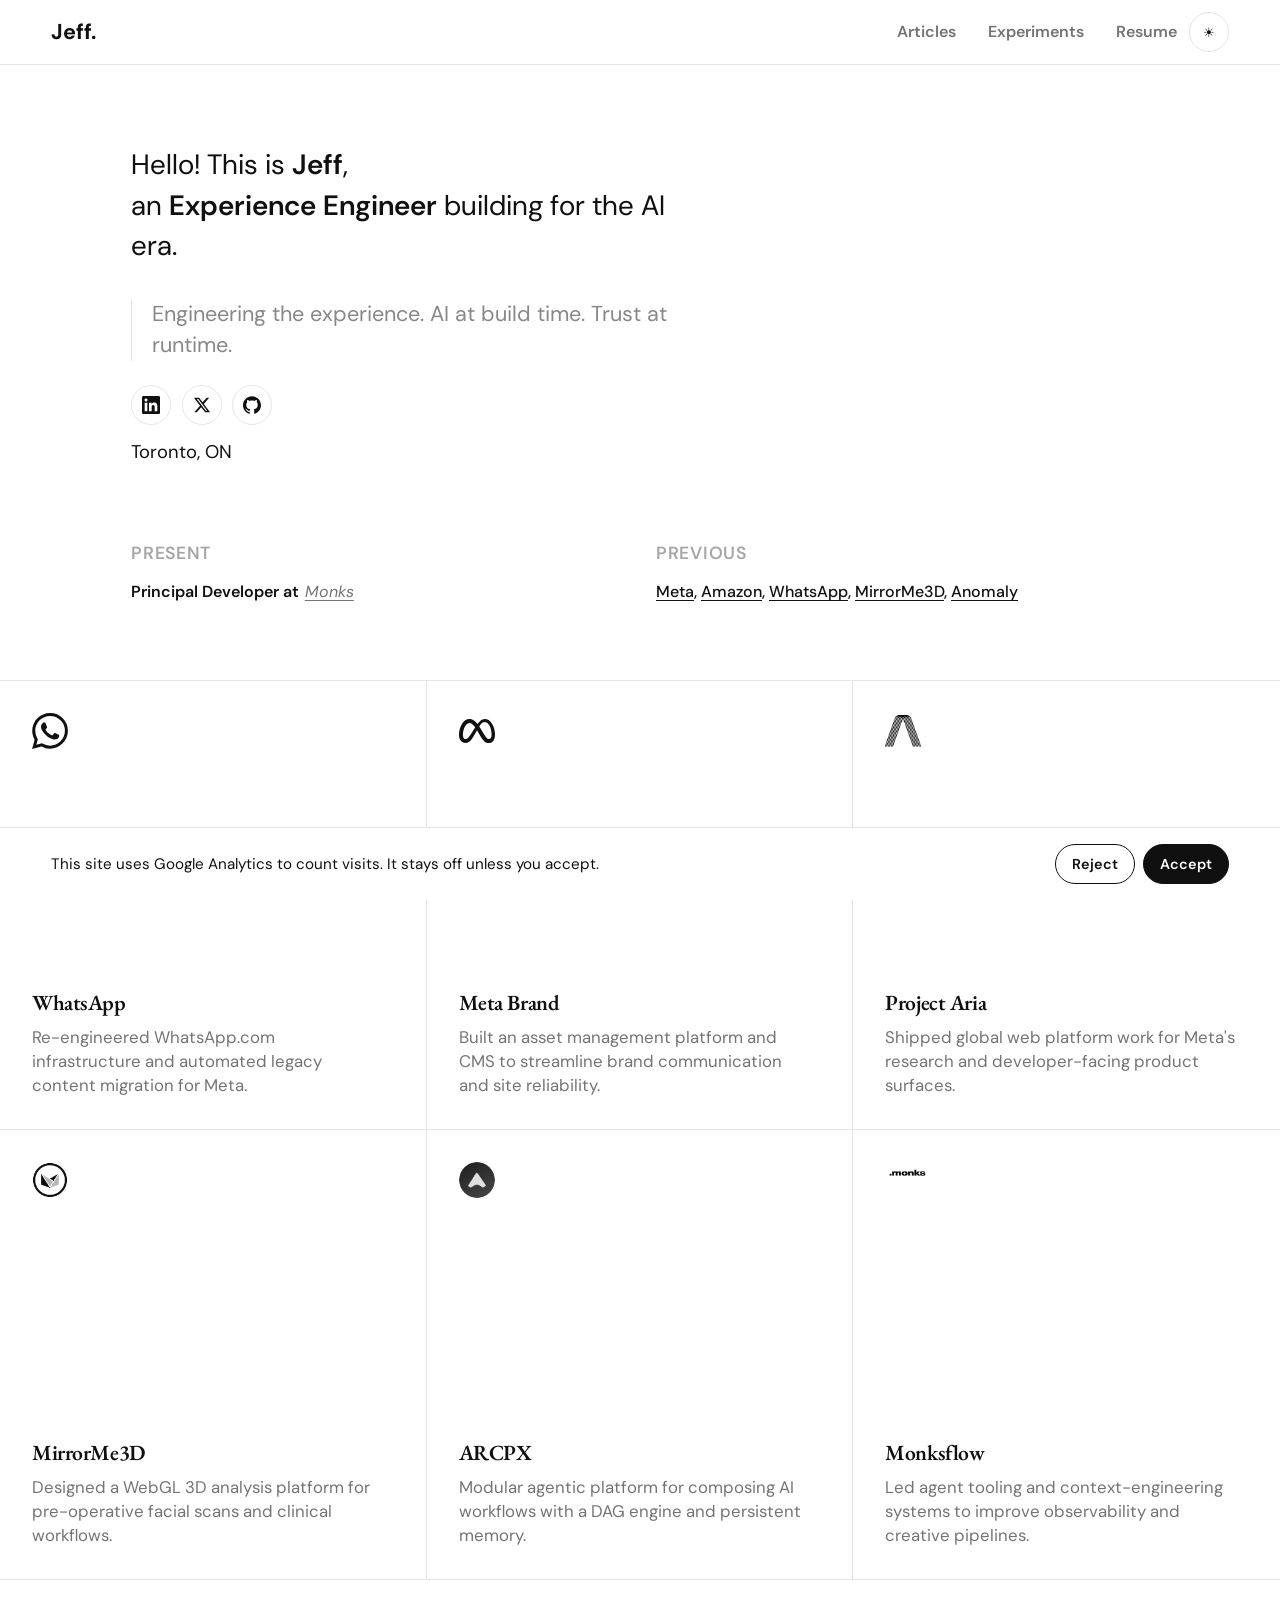
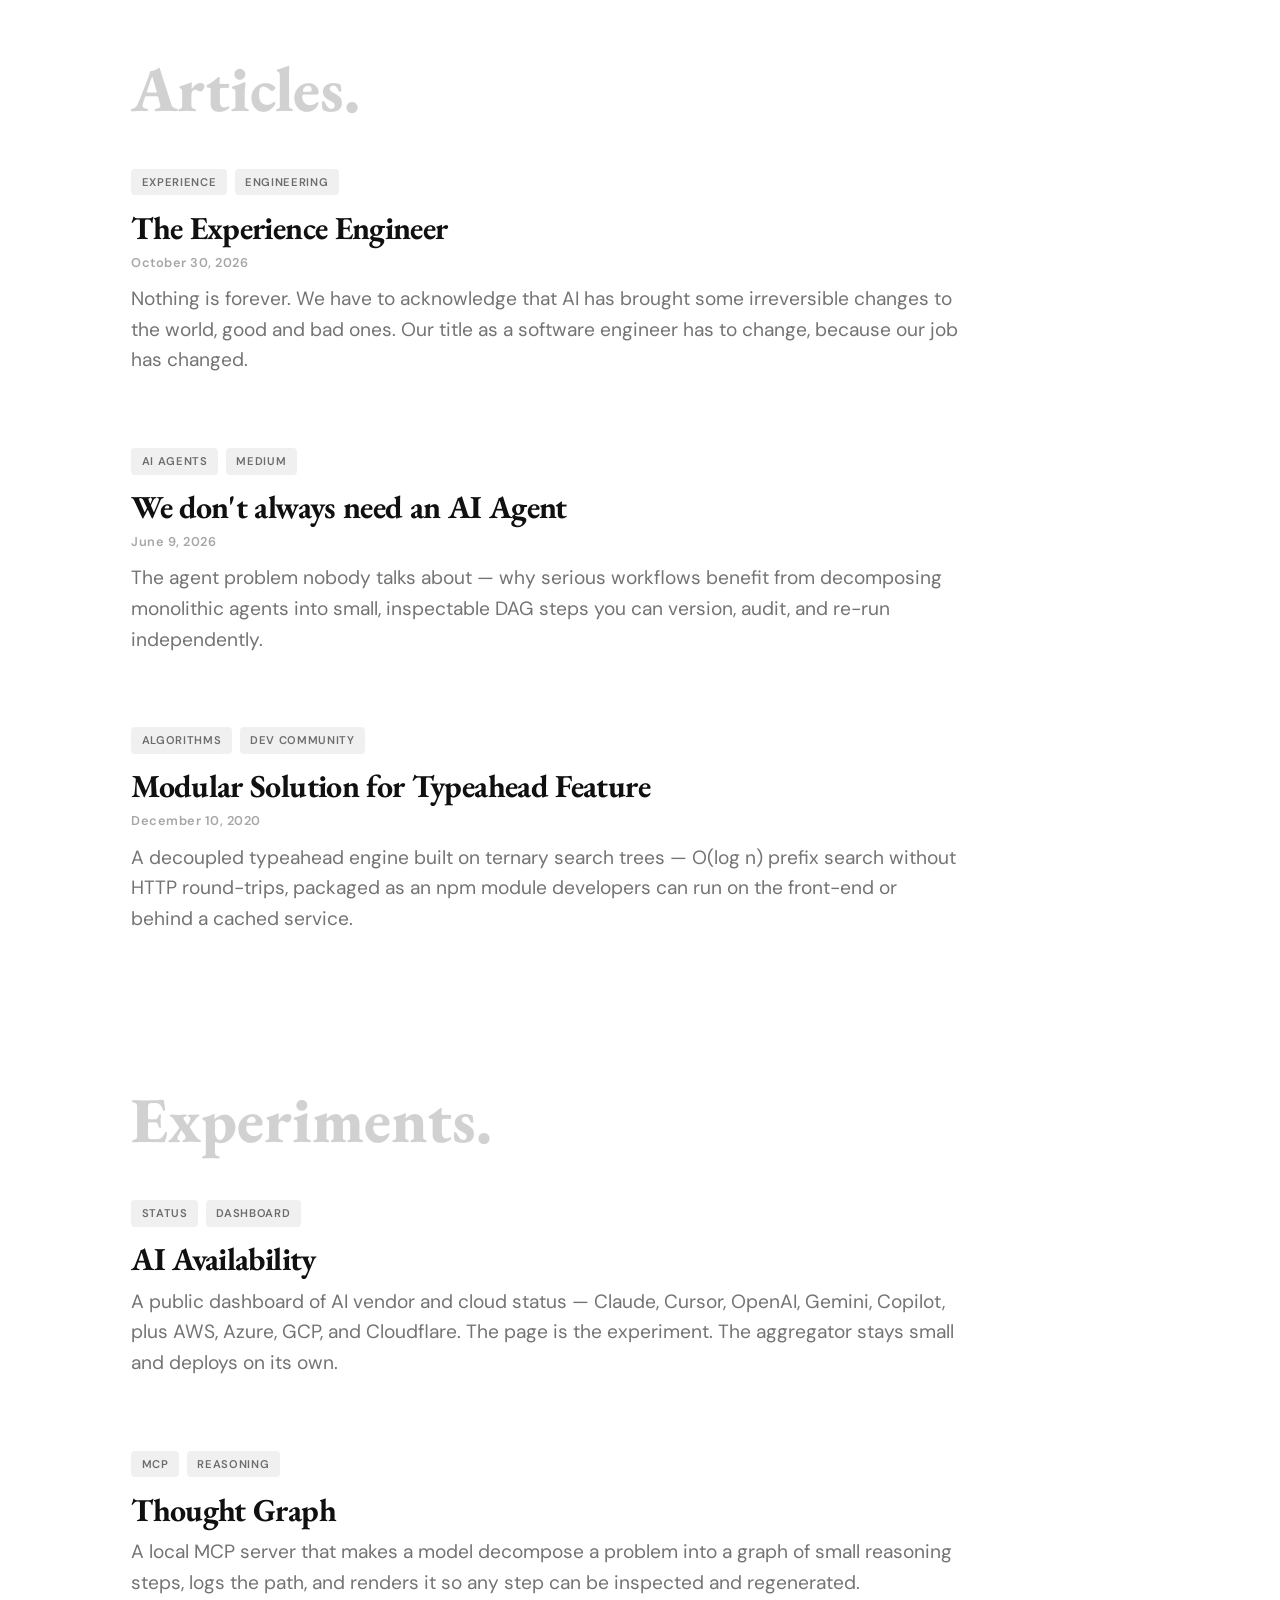
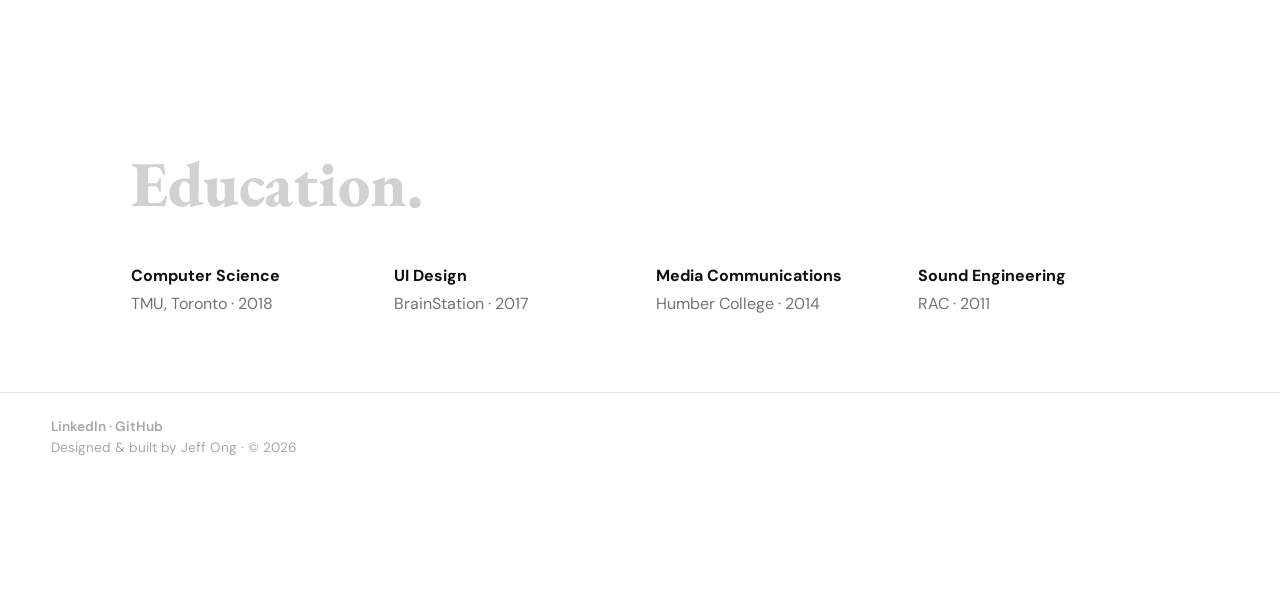
==== commit 968be586: "Add an intent architecture section and name the public role Experience Engineer. Co-authored-by: Cur" ====
--- a/index.html
+++ b/index.html
@@ -4,11 +4,11 @@
 <head>
   <meta charset="UTF-8">
   <meta name="viewport" content="width=device-width, initial-scale=1.0">
-  <title>Jeff Ong | Principal Software Developer</title>
+  <title>Jeff Ong | Experience Engineer</title>
   <meta name="description"
     content="Software developer with 10+ years shipping production AI systems, data pipelines, and cloud-native applications. Computer Science graduate, Toronto.">
   <meta name="author" content="Jeff Ong">
-  <meta property="og:title" content="Jeff Ong | Principal Software Developer">
+  <meta property="og:title" content="Jeff Ong | Experience Engineer">
   <meta property="og:description"
     content="Production AI systems, RAG architectures, and cloud-native engineering from discovery through launch.">
   <meta property="og:type" content="website">
@@ -47,7 +47,7 @@
       <div class="hero-intro">
         <p class="intro-greeting">
           Hello! This is <strong>Jeff</strong>,<br>
-          a <strong>Product Engineer</strong> building for the AI era.
+          an <strong>Experience Engineer</strong> building for the AI era.
         </p>
         <div class="intro-bio">
           <p>
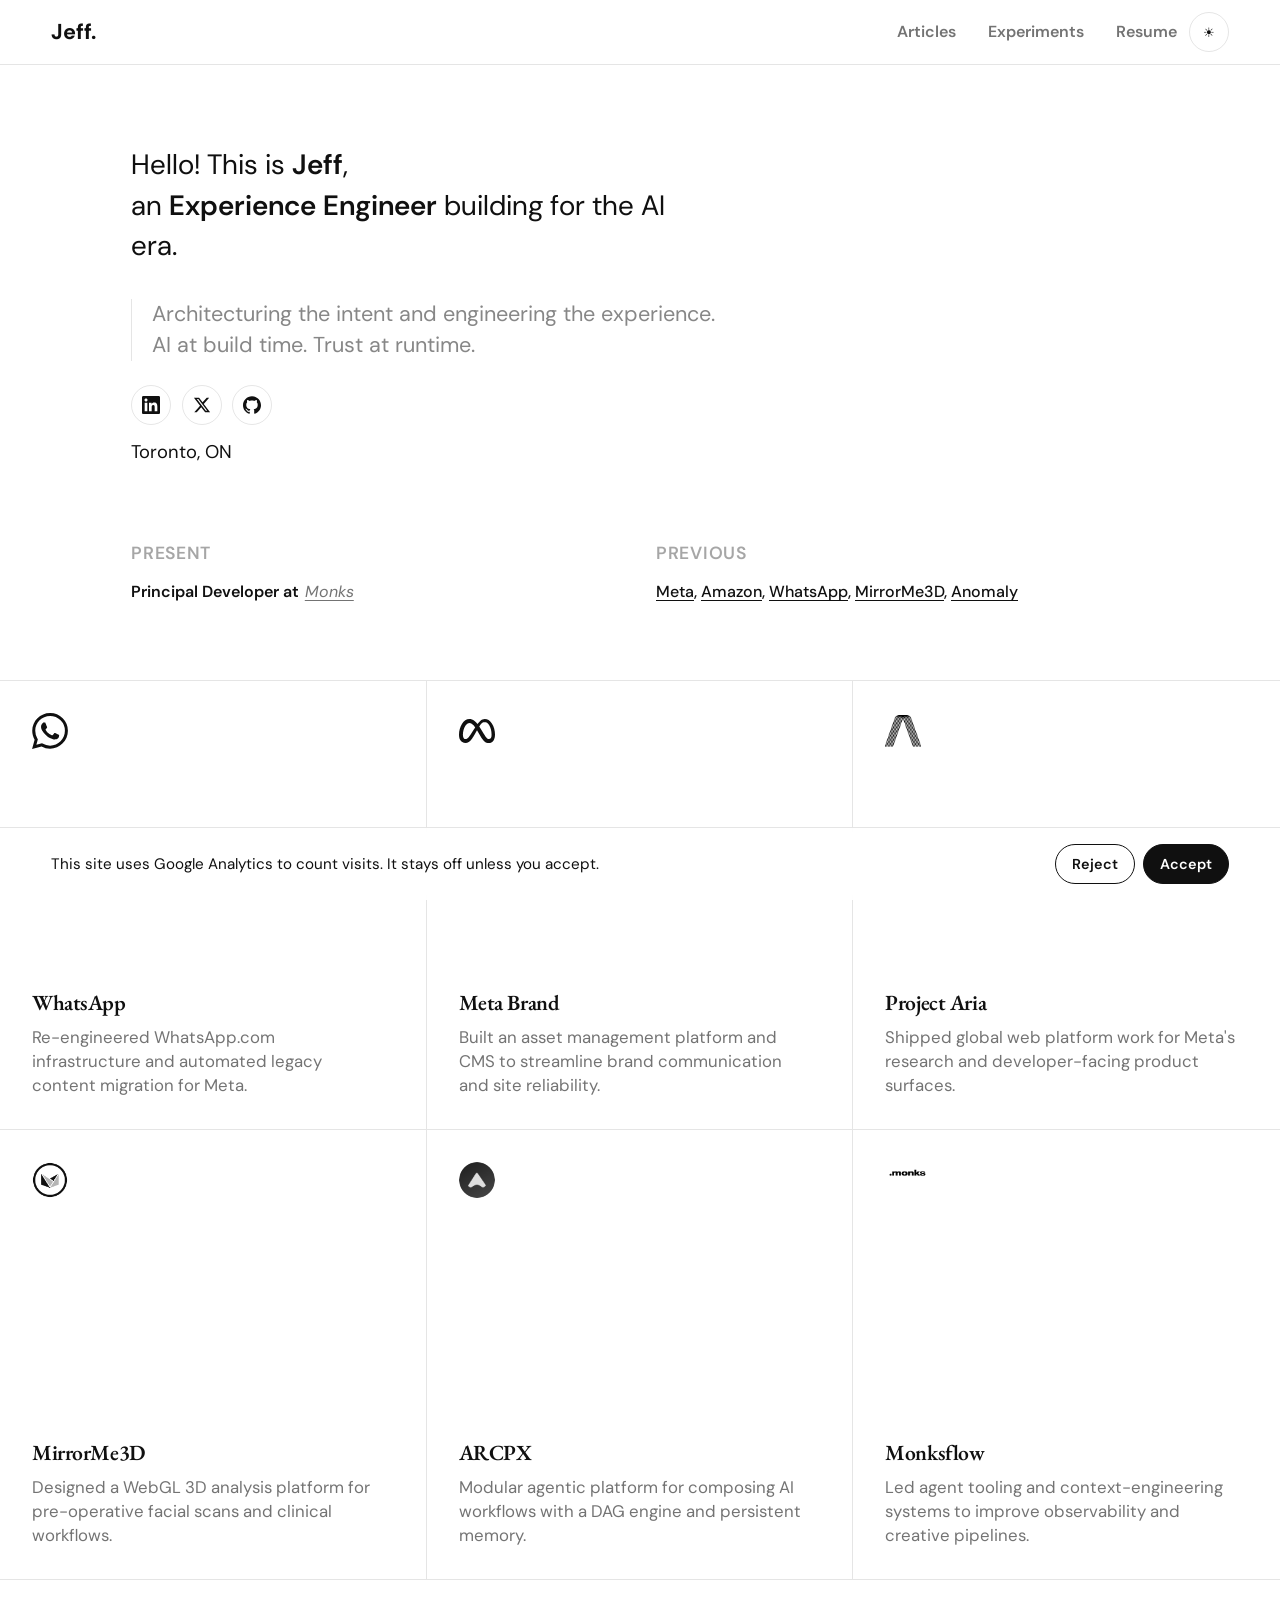
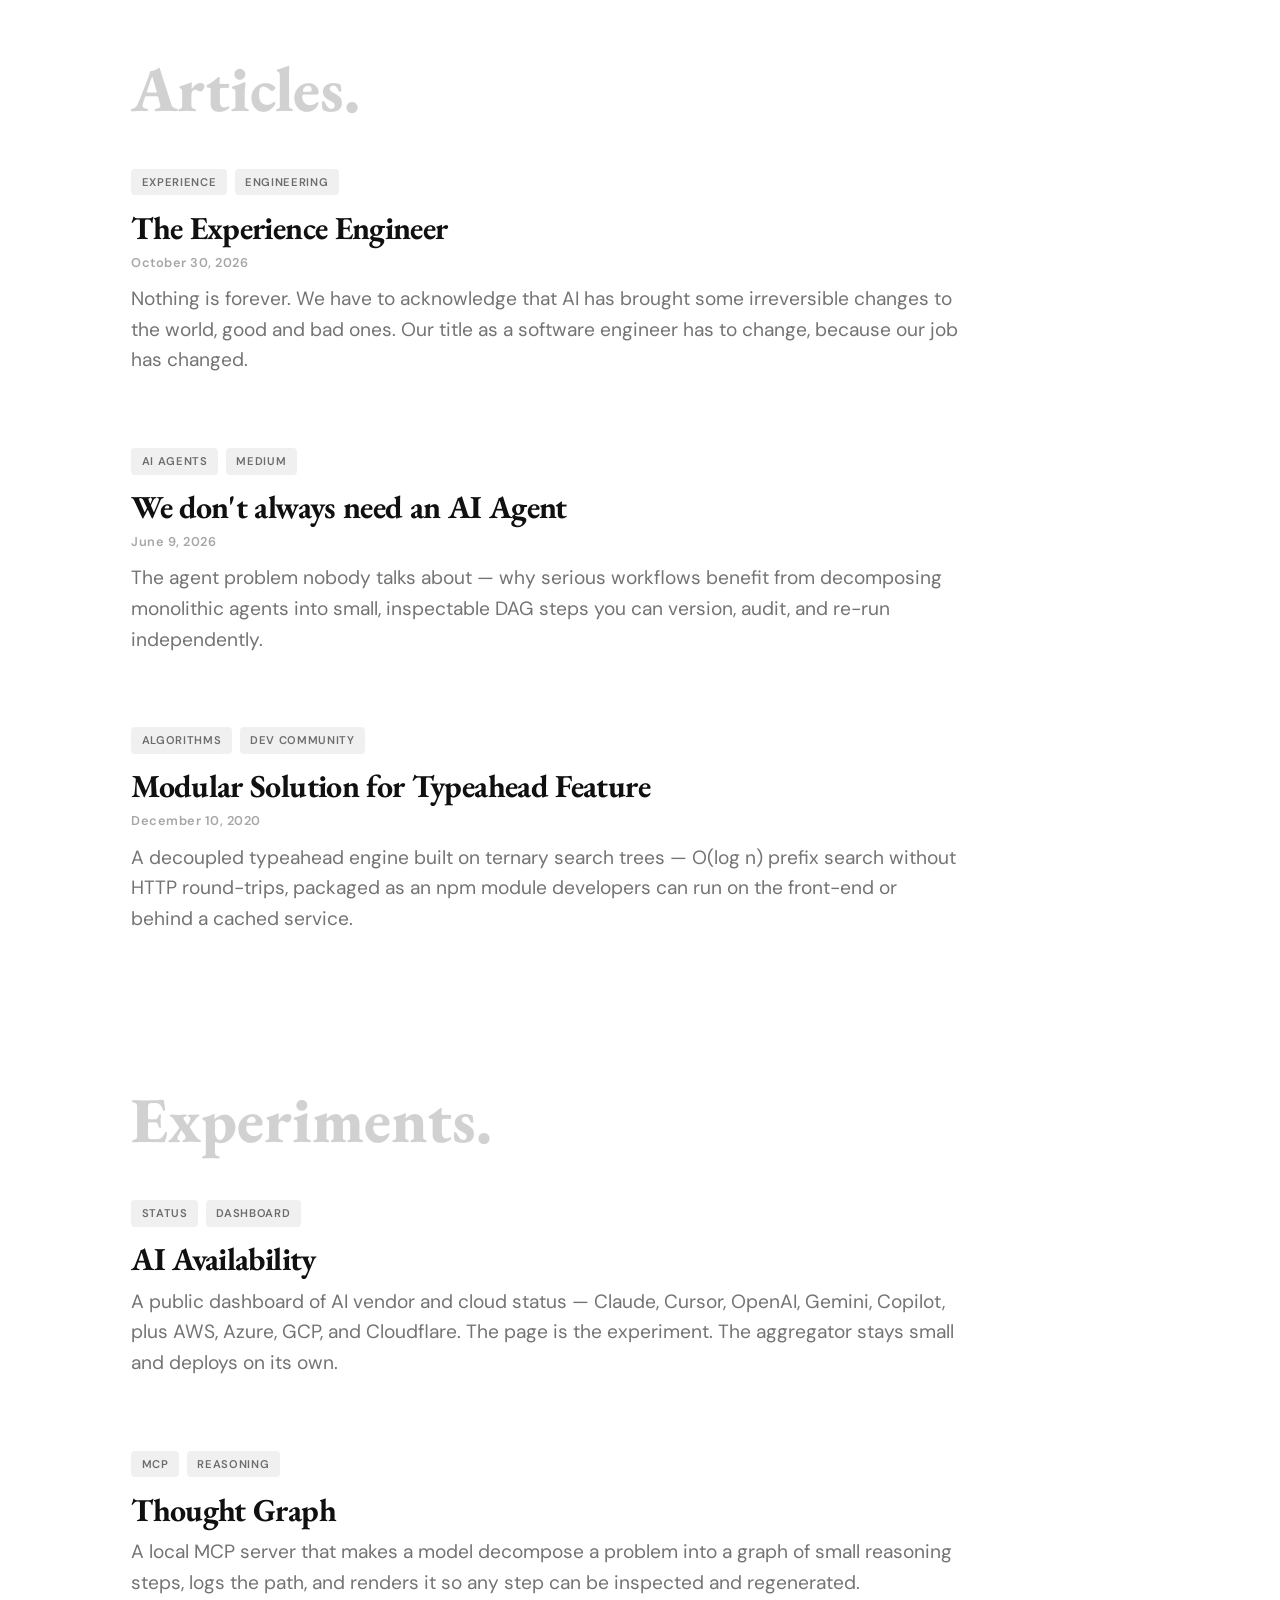
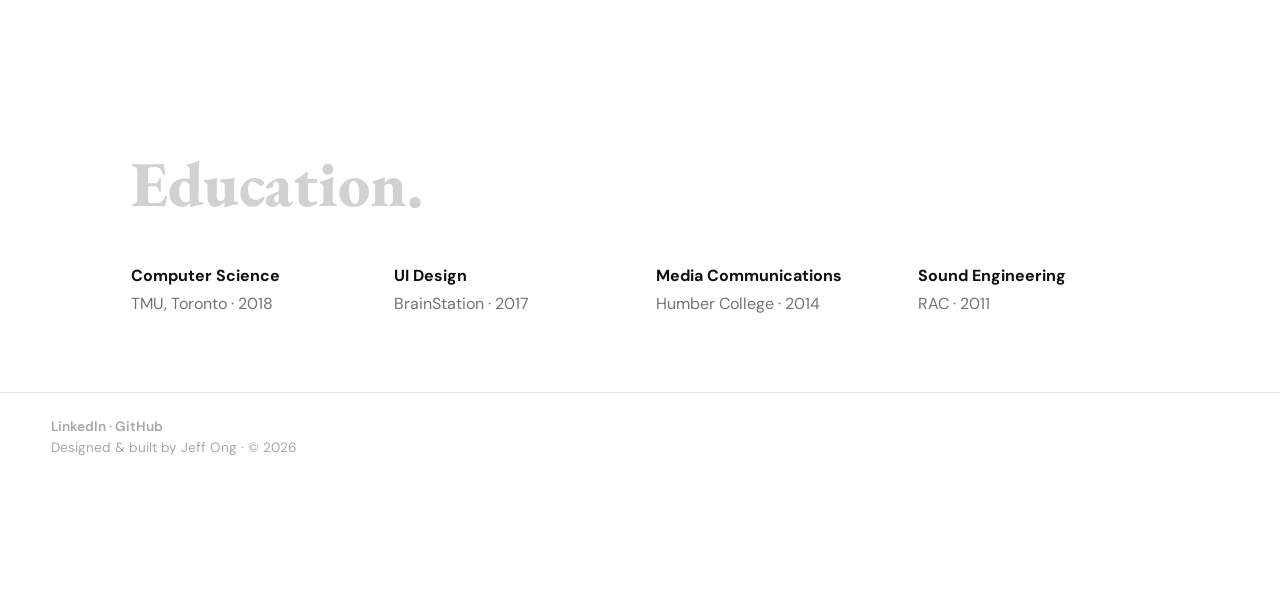
==== commit ec8f30ba: "Update the hero to architect the intent and engineer the experience. Co-authored-by: Cursor <cursora" ====
--- a/index.html
+++ b/index.html
@@ -51,7 +51,7 @@
         </p>
         <div class="intro-bio">
           <p>
-            Engineering the experience. AI at build time. Trust at runtime.
+            Architecturing the intent and engineering the experience. AI at build time. Trust at runtime.
           </p>
         </div>
         <div class="intro-contact">
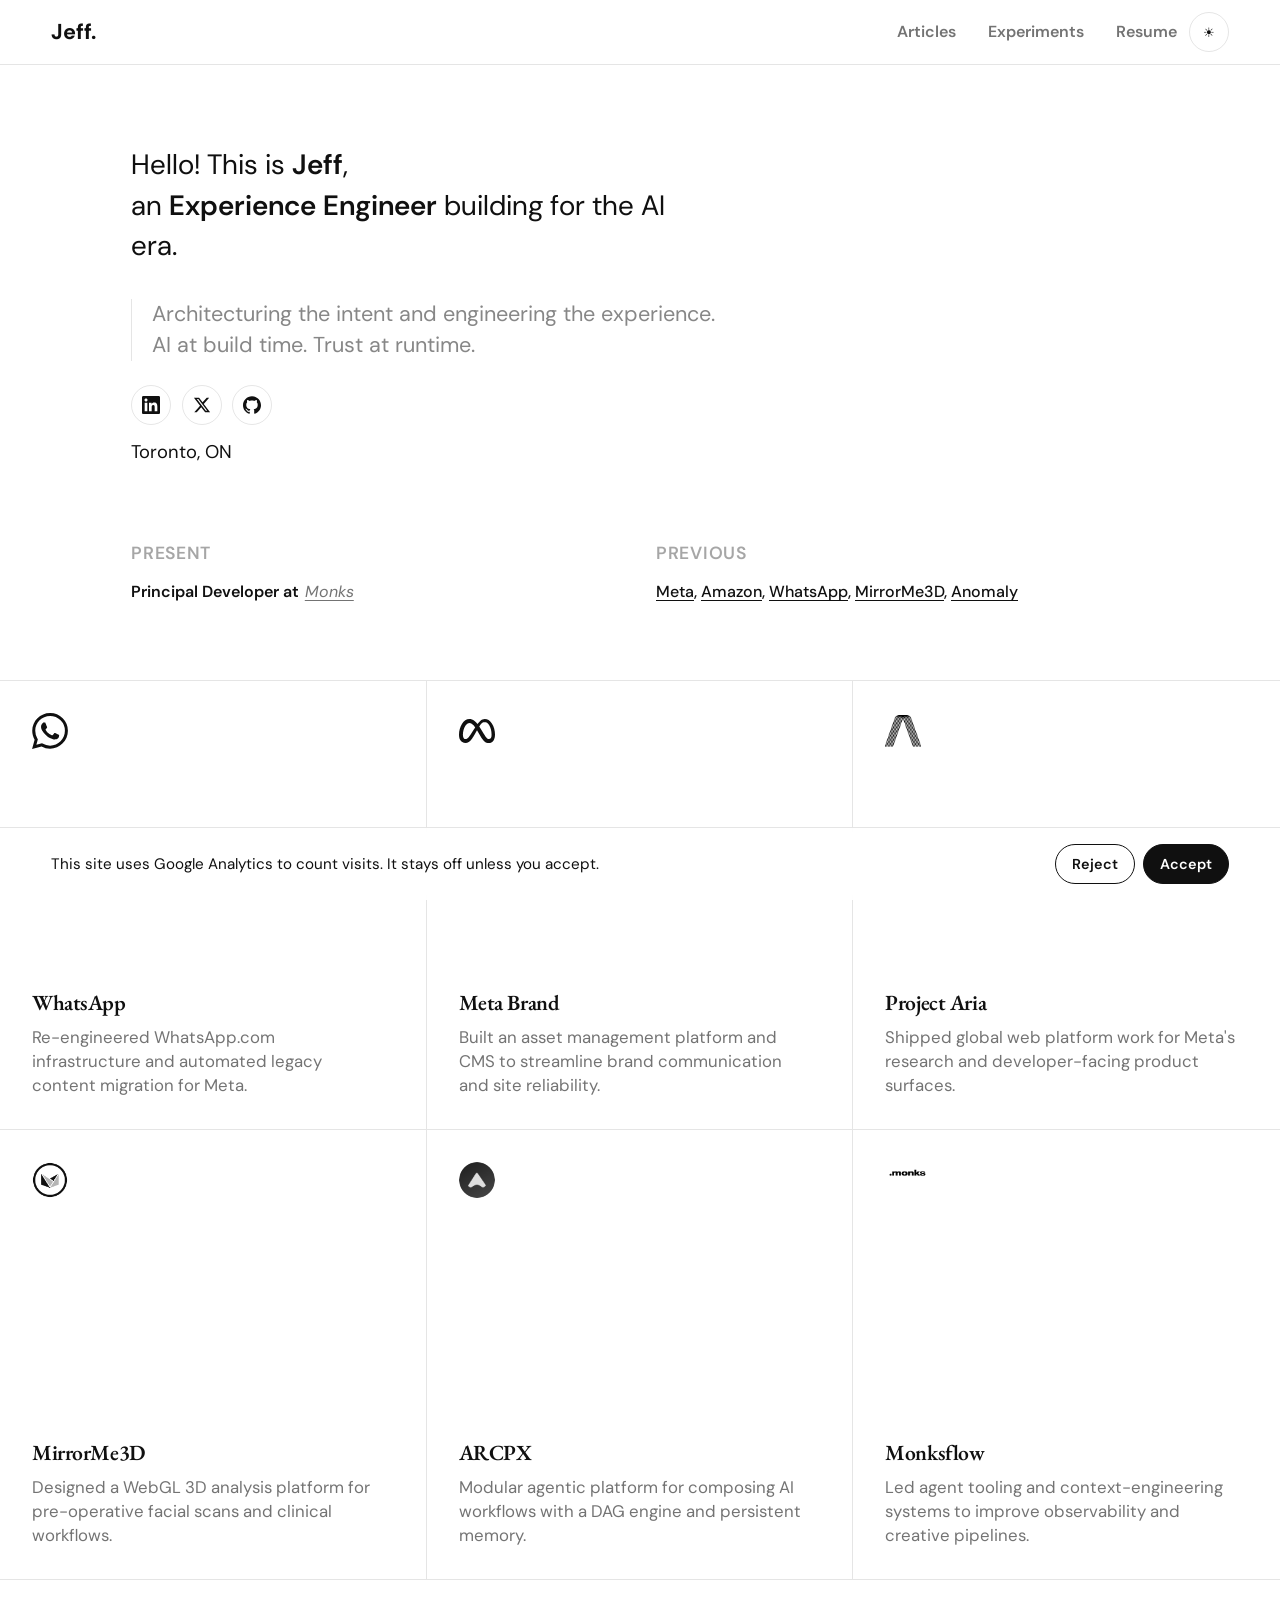
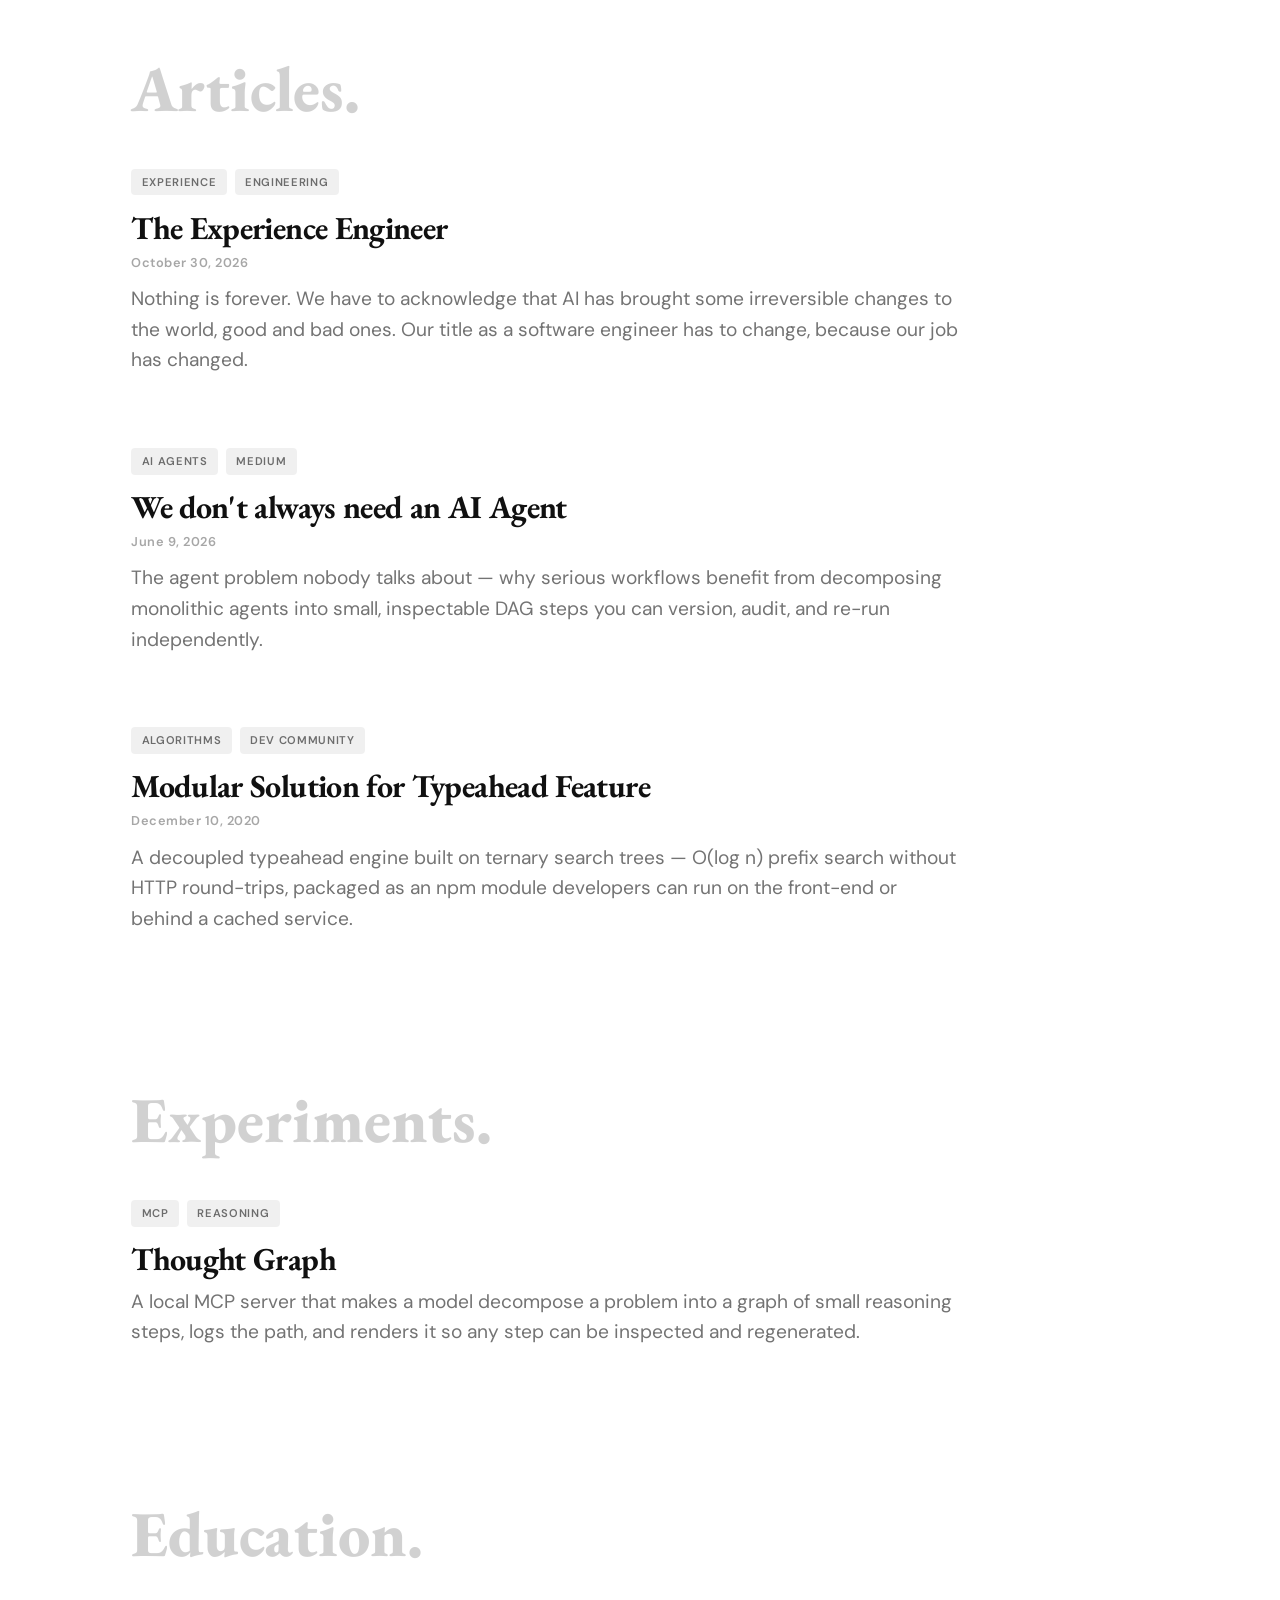
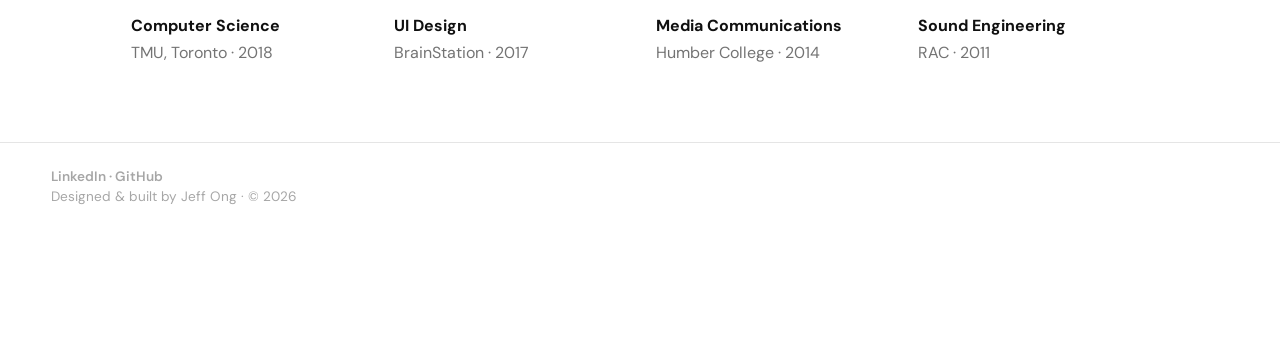
==== commit ef682fb4: "Remove the AI Availability experiment now that the site is down. Co-authored-by: Cursor <cursoragent" ====
--- a/index.html
+++ b/index.html
@@ -195,17 +195,6 @@
 
       <article class="project">
         <div class="project-meta">
-          <span class="pill">Status</span>
-          <span class="pill">Dashboard</span>
-        </div>
-        <h3 class="project-title"><a href="https://jeff-ong.github.io/wut-now/" target="_blank" rel="noopener noreferrer">AI Availability</a></h3>
-        <p class="project-desc">A public dashboard of AI vendor and cloud status — Claude, Cursor, OpenAI, Gemini,
-          Copilot, plus AWS, Azure, GCP, and Cloudflare. The page is the experiment. The aggregator stays small and
-          deploys on its own.</p>
-      </article>
-
-      <article class="project">
-        <div class="project-meta">
           <span class="pill">MCP</span>
           <span class="pill">Reasoning</span>
         </div>
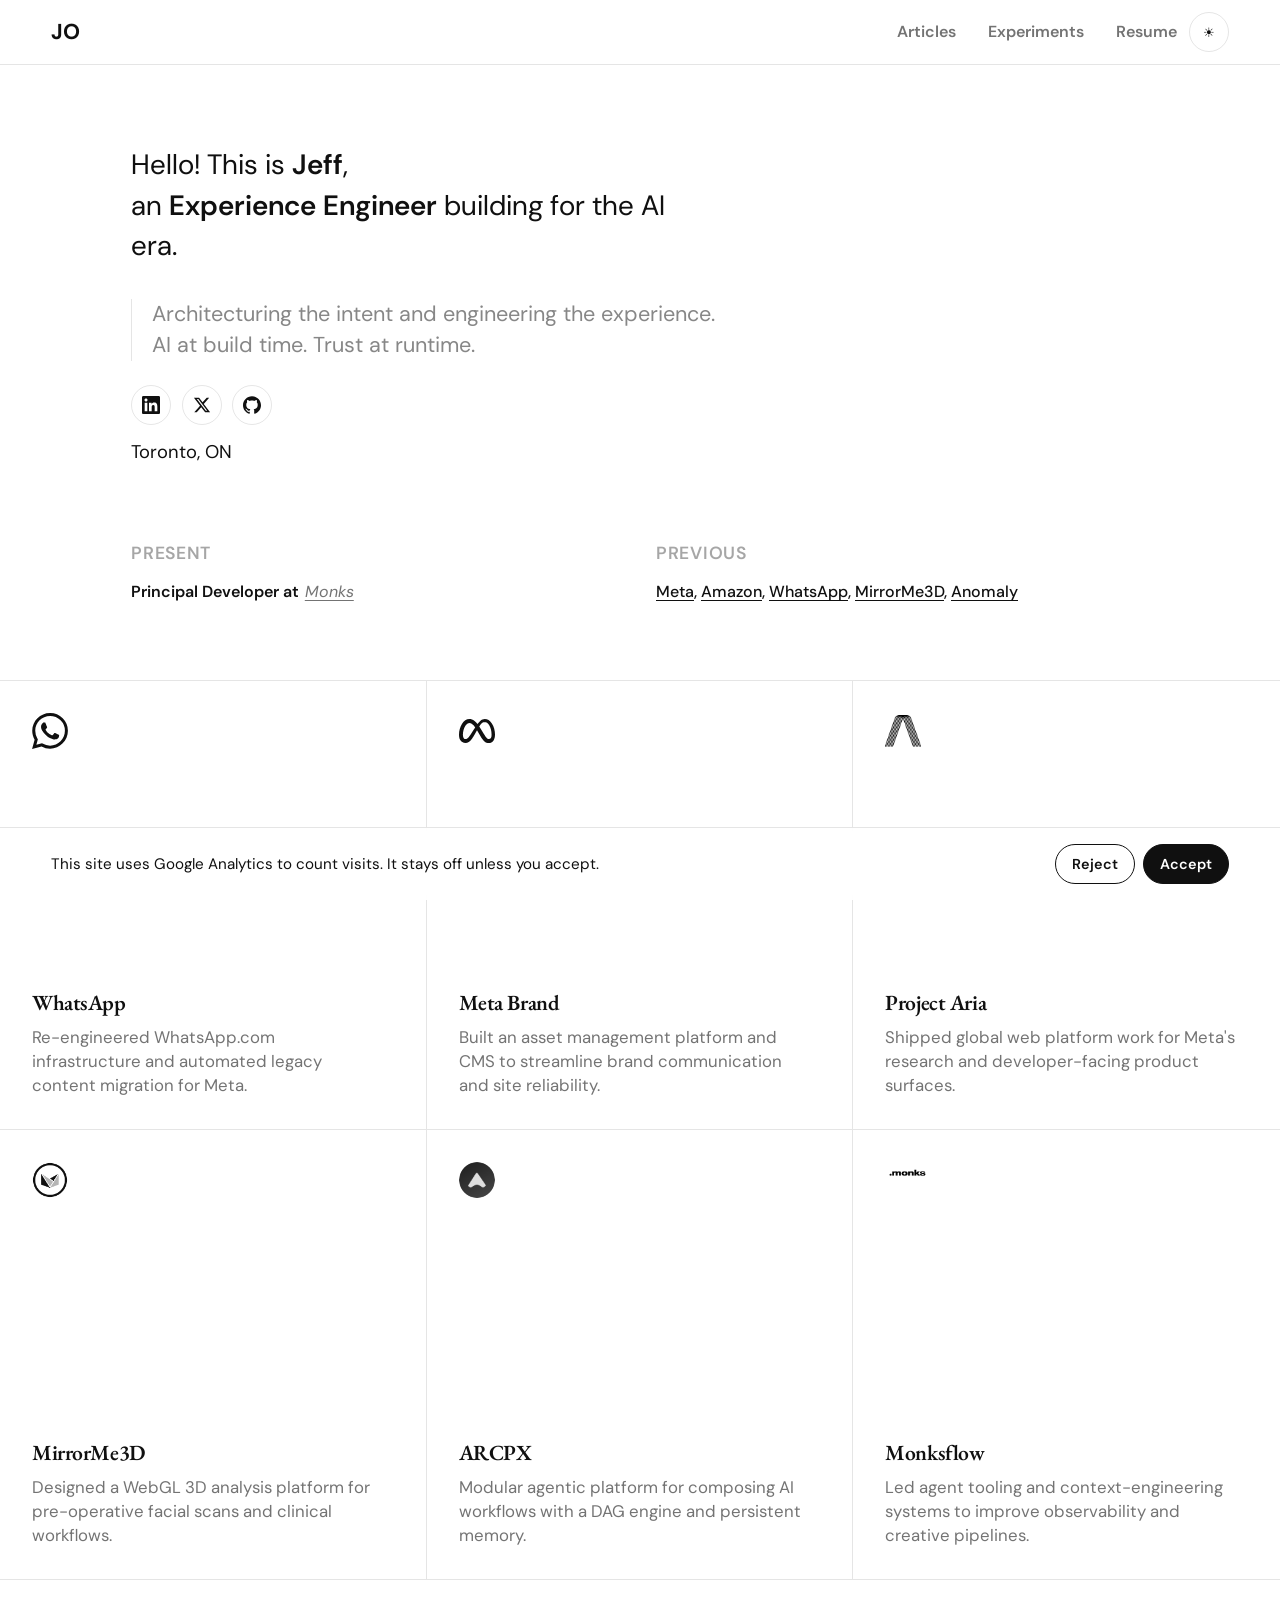
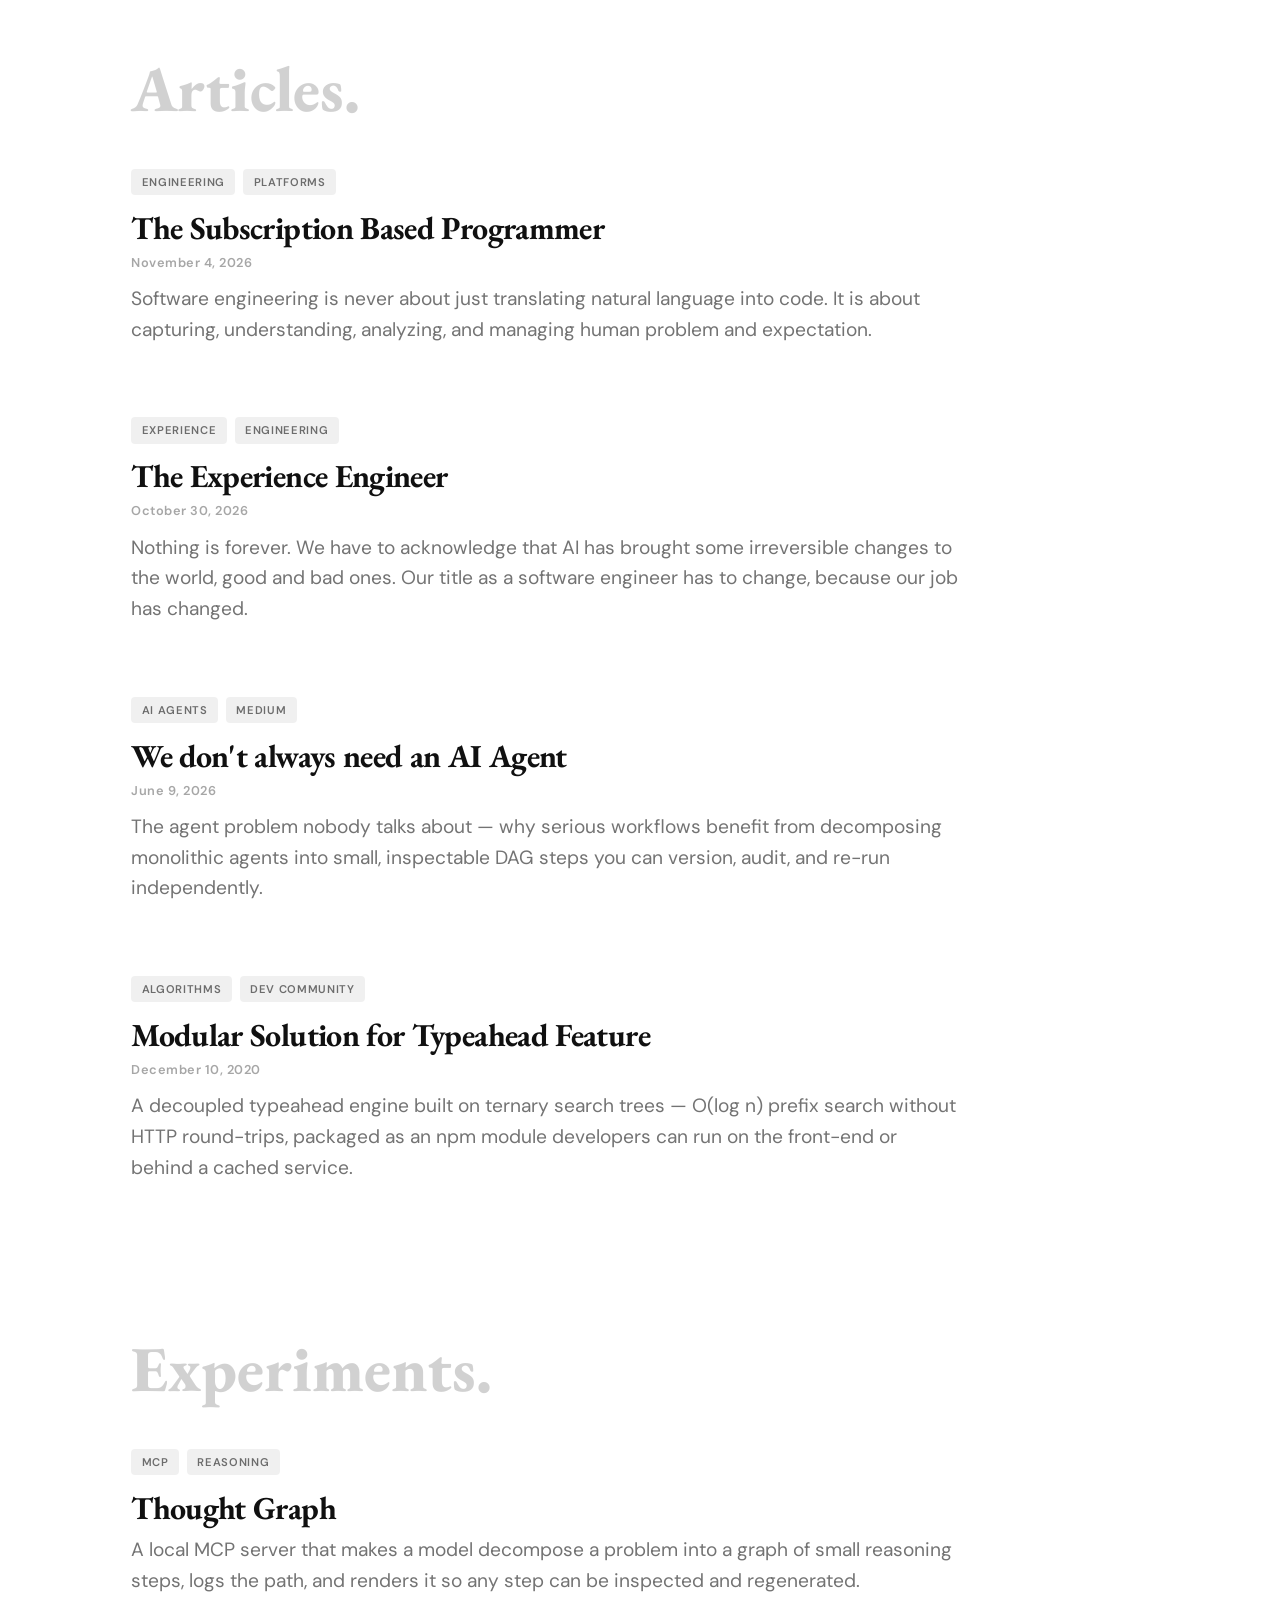
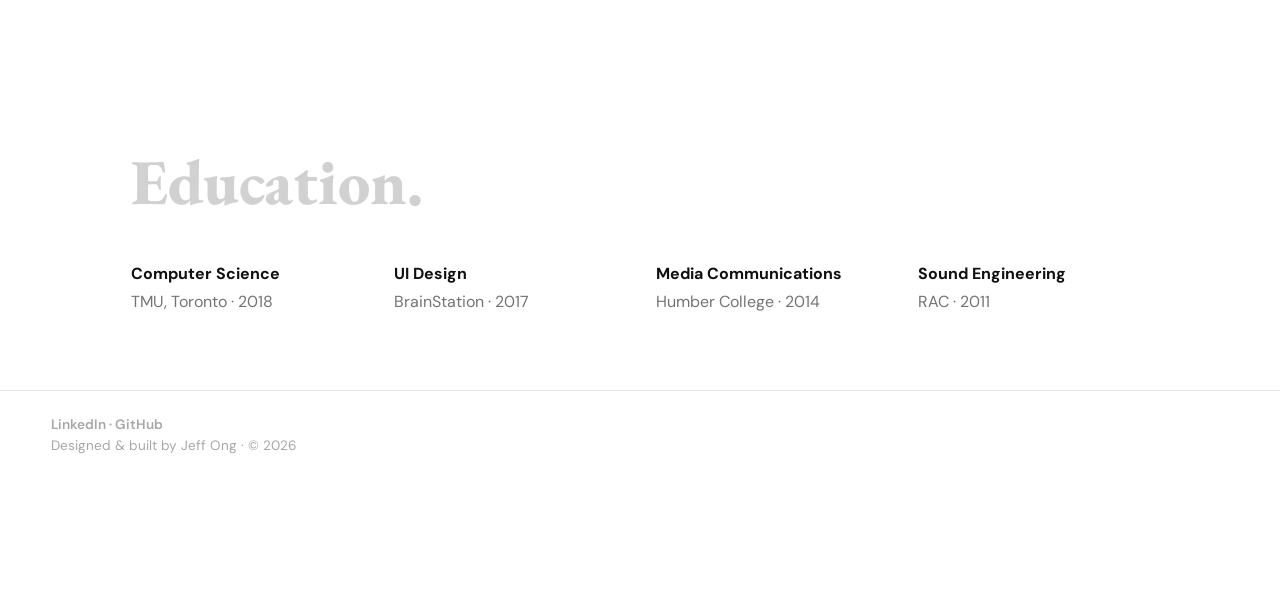
==== commit af8b8eea: "Publish The Subscription Based Programmer and use JO as the header mark. Co-authored-by: Cursor <cur" ====
--- a/index.html
+++ b/index.html
@@ -23,7 +23,7 @@
 
 <body>
   <header class="site-header">
-    <a class="brand" href="#">Jeff.</a>
+    <a class="brand" href="#" aria-label="Jeff Ong">JO</a>
     <nav class="site-nav" aria-label="Primary">
       <ul id="nav-menu" class="nav-links">
         <li><a href="#writing" data-nav="writing">Articles</a></li>
@@ -158,6 +158,16 @@
 
       <article class="project">
         <div class="project-meta">
+          <span class="pill">Engineering</span>
+          <span class="pill">Platforms</span>
+        </div>
+        <h3 class="project-title"><a href="articles/the-subscription-based-programmer/">The Subscription Based Programmer</a></h3>
+        <time class="project-date" datetime="2026-11-04">November 4, 2026</time>
+        <p class="project-desc">Software engineering is never about just translating natural language into code. It is about capturing, understanding, analyzing, and managing human problem and expectation.</p>
+      </article>
+
+      <article class="project">
+        <div class="project-meta">
           <span class="pill">Experience</span>
           <span class="pill">Engineering</span>
         </div>
--- a/styles.css
+++ b/styles.css
@@ -869,6 +869,10 @@
     display: none;
   }
 
+  .work-tile-name {
+    font-size: 1.35rem;
+  }
+
   .cookie-banner {
     flex-direction: column;
     align-items: stretch;
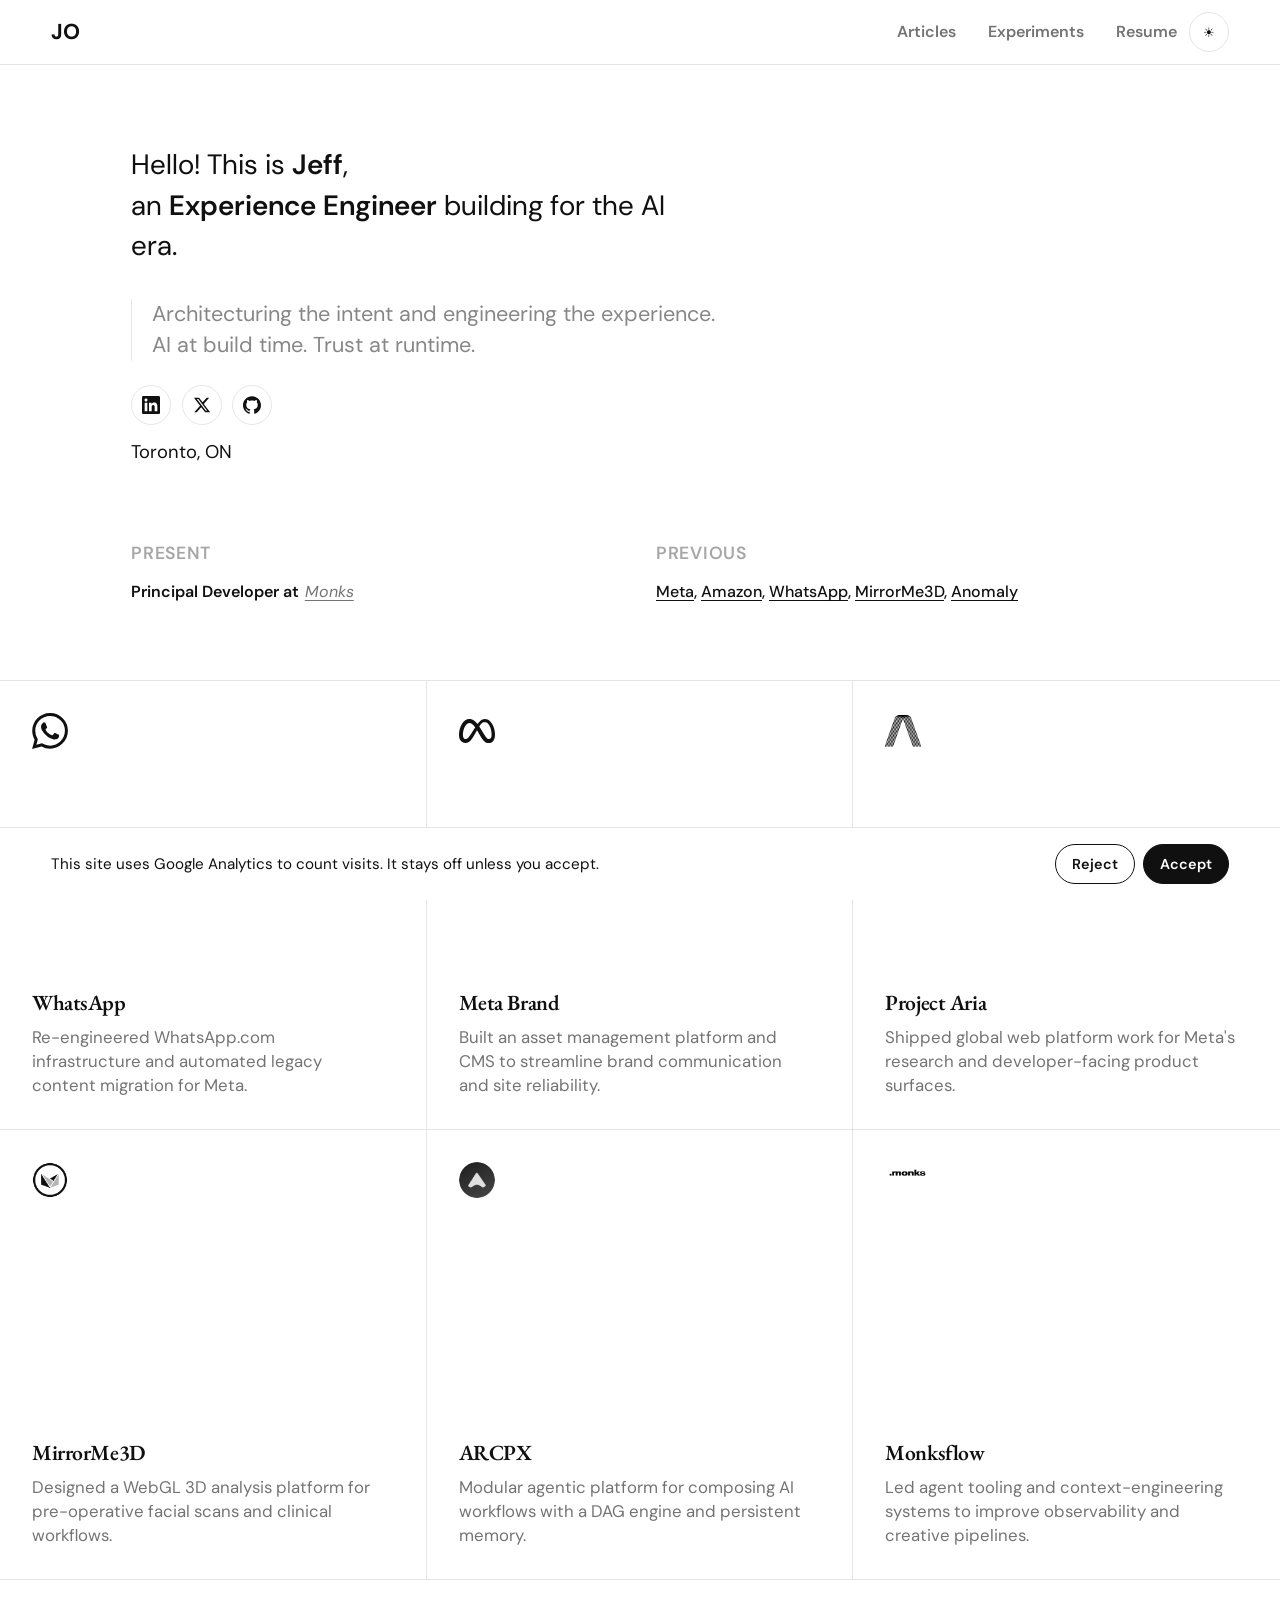
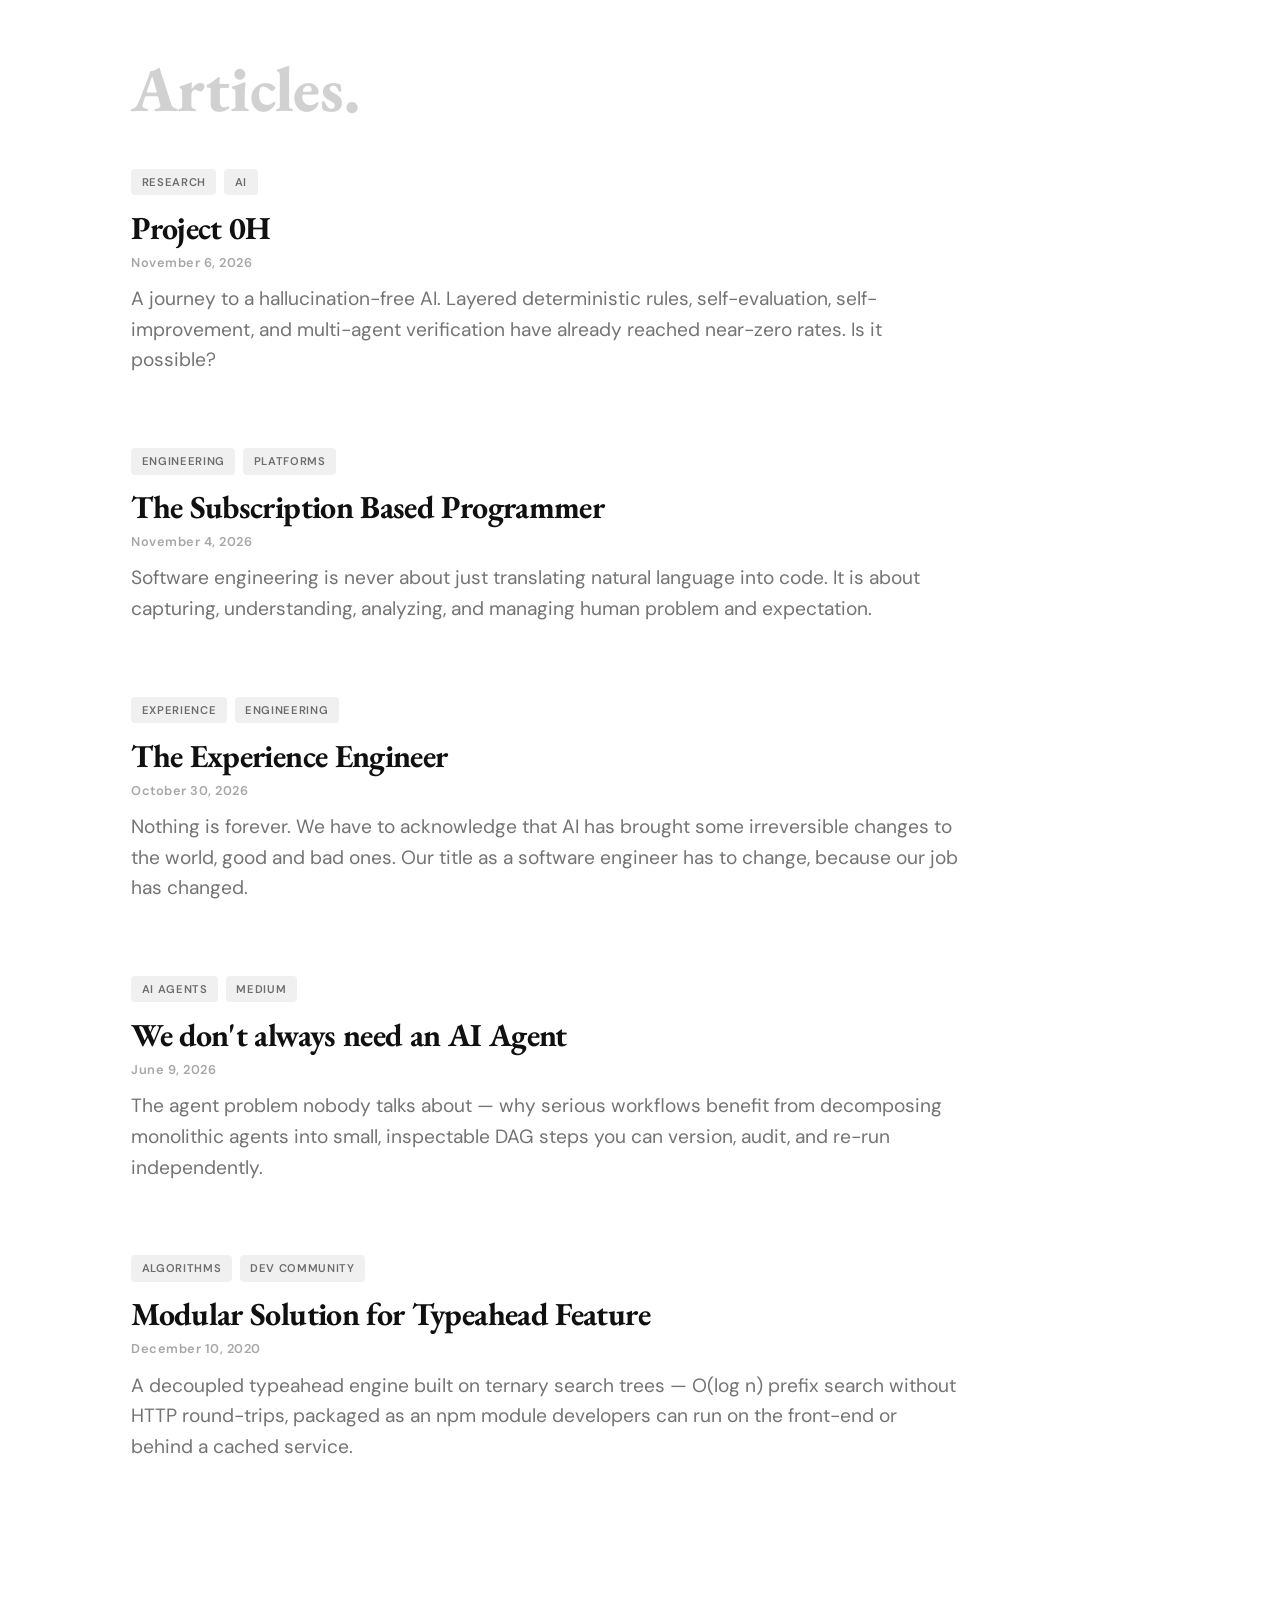
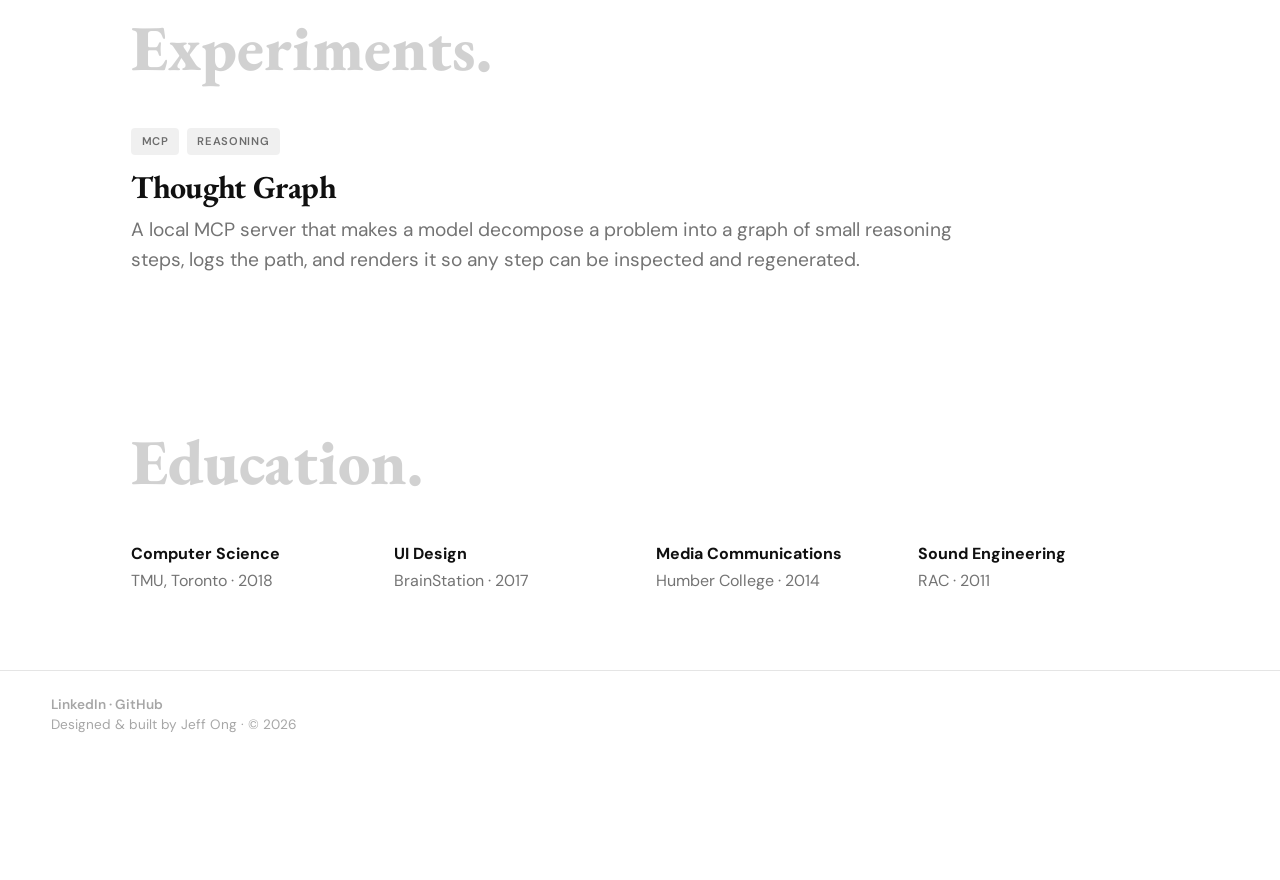
==== commit ab8c03a6: "Publish Project 0H, a record of the search for hallucination-free AI. Co-authored-by: Cursor <cursor" ====
--- a/index.html
+++ b/index.html
@@ -158,6 +158,16 @@
 
       <article class="project">
         <div class="project-meta">
+          <span class="pill">Research</span>
+          <span class="pill">AI</span>
+        </div>
+        <h3 class="project-title"><a href="articles/project-0h/">Project 0H</a></h3>
+        <time class="project-date" datetime="2026-11-06">November 6, 2026</time>
+        <p class="project-desc">A journey to a hallucination-free AI. Layered deterministic rules, self-evaluation, self-improvement, and multi-agent verification have already reached near-zero rates. Is it possible?</p>
+      </article>
+
+      <article class="project">
+        <div class="project-meta">
           <span class="pill">Engineering</span>
           <span class="pill">Platforms</span>
         </div>
--- a/styles.css
+++ b/styles.css
@@ -545,6 +545,7 @@
   margin: 2.75rem 0 1rem;
   font-size: 1.35rem;
   letter-spacing: -0.02em;
+  scroll-margin-top: 5rem;
 }
 
 .article-body h3 {
@@ -578,6 +579,22 @@
 
 .tldr li + li {
   margin-top: 0.45rem;
+}
+
+.refs {
+  margin: 0;
+  padding: 0 0 0 1.25rem;
+  font-size: 1.15rem;
+  line-height: 1.65;
+}
+
+.refs li + li {
+  margin-top: 0.85rem;
+}
+
+.article-body a {
+  font-weight: 600;
+  text-underline-offset: 3px;
 }
 
 .share-figure {
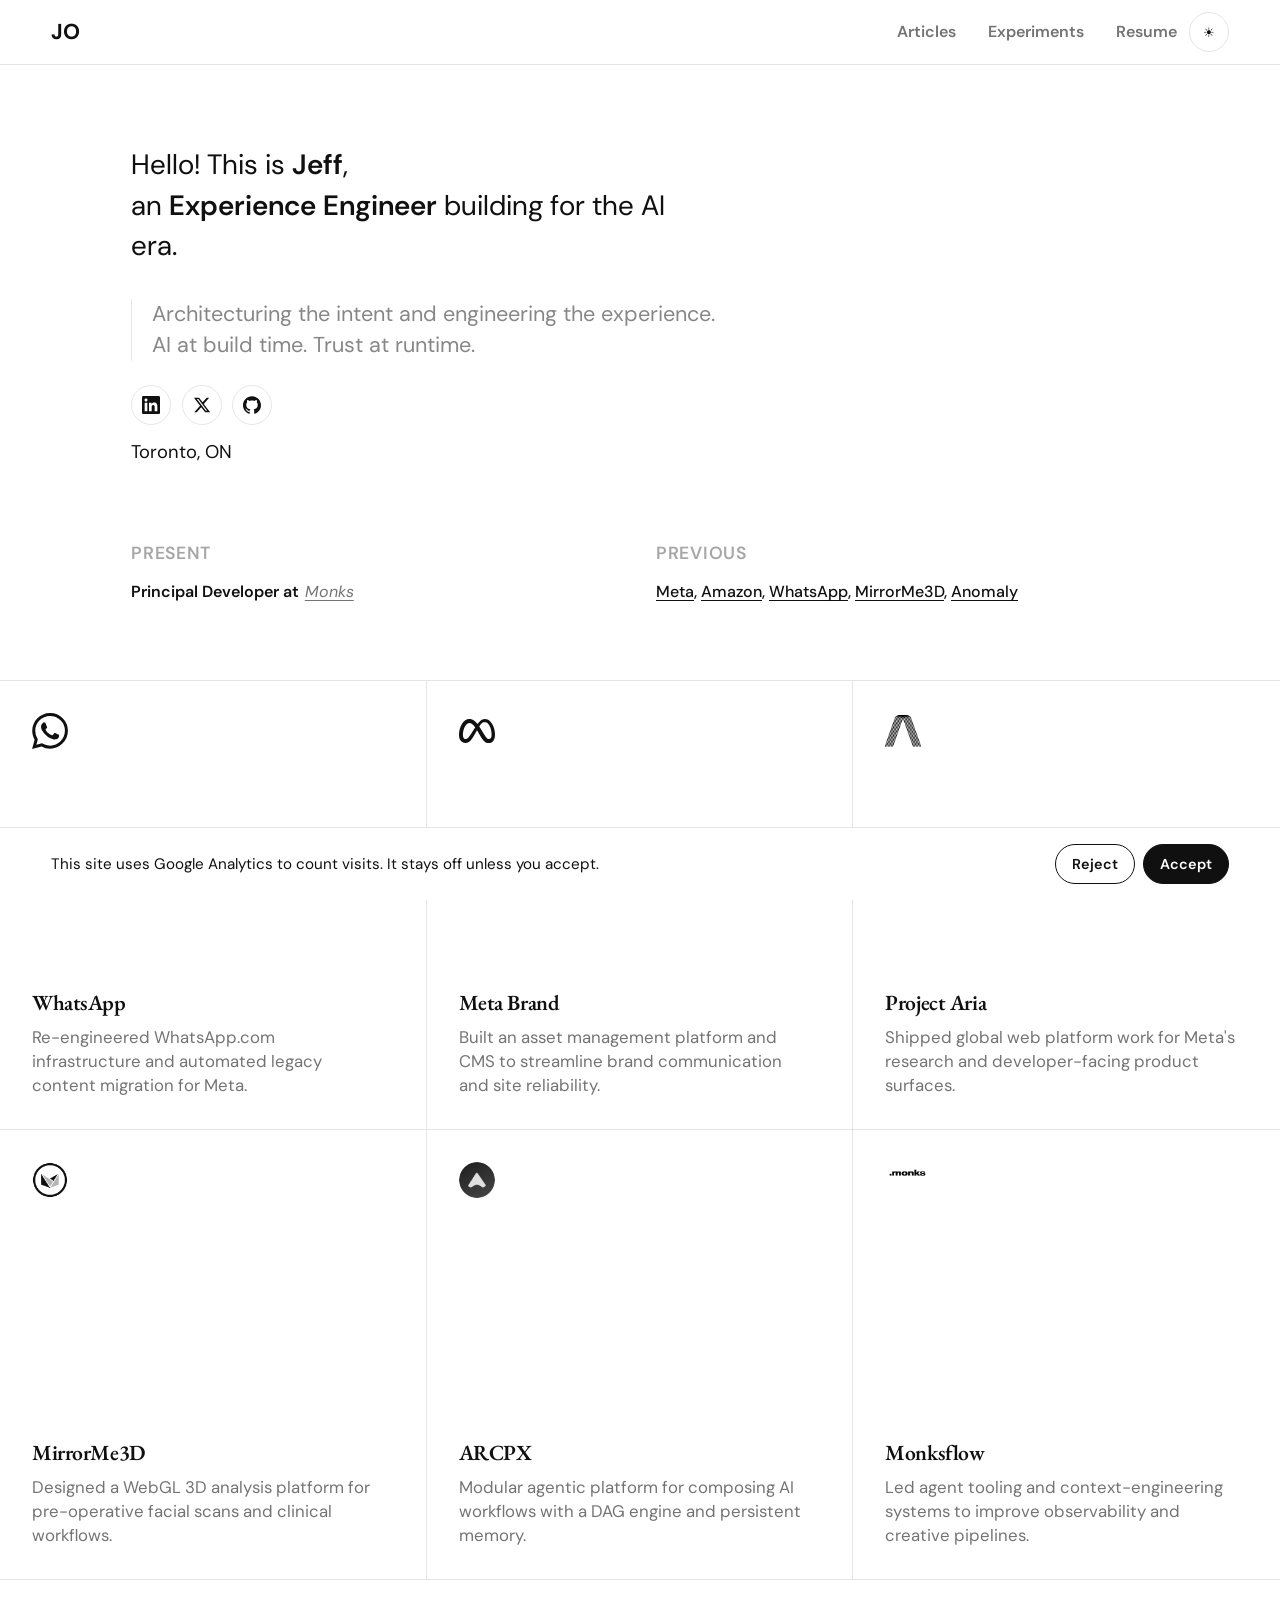
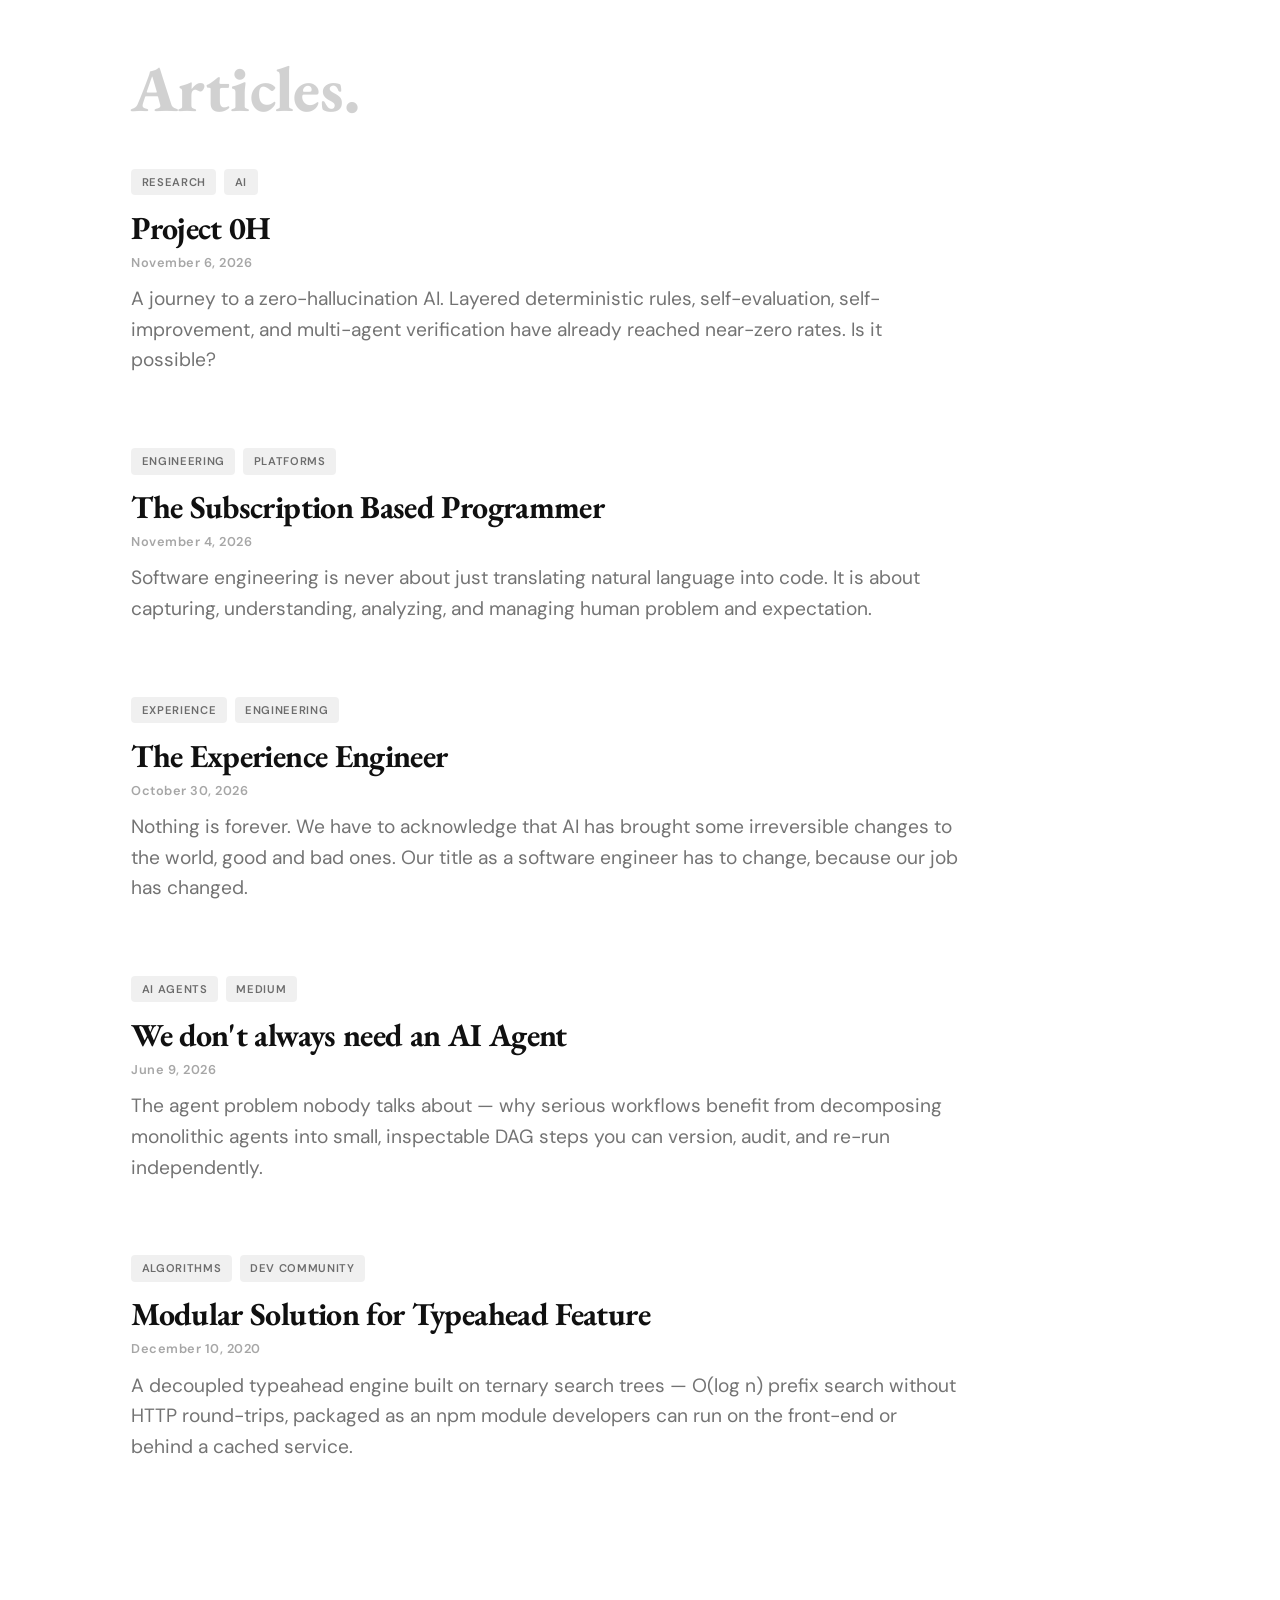
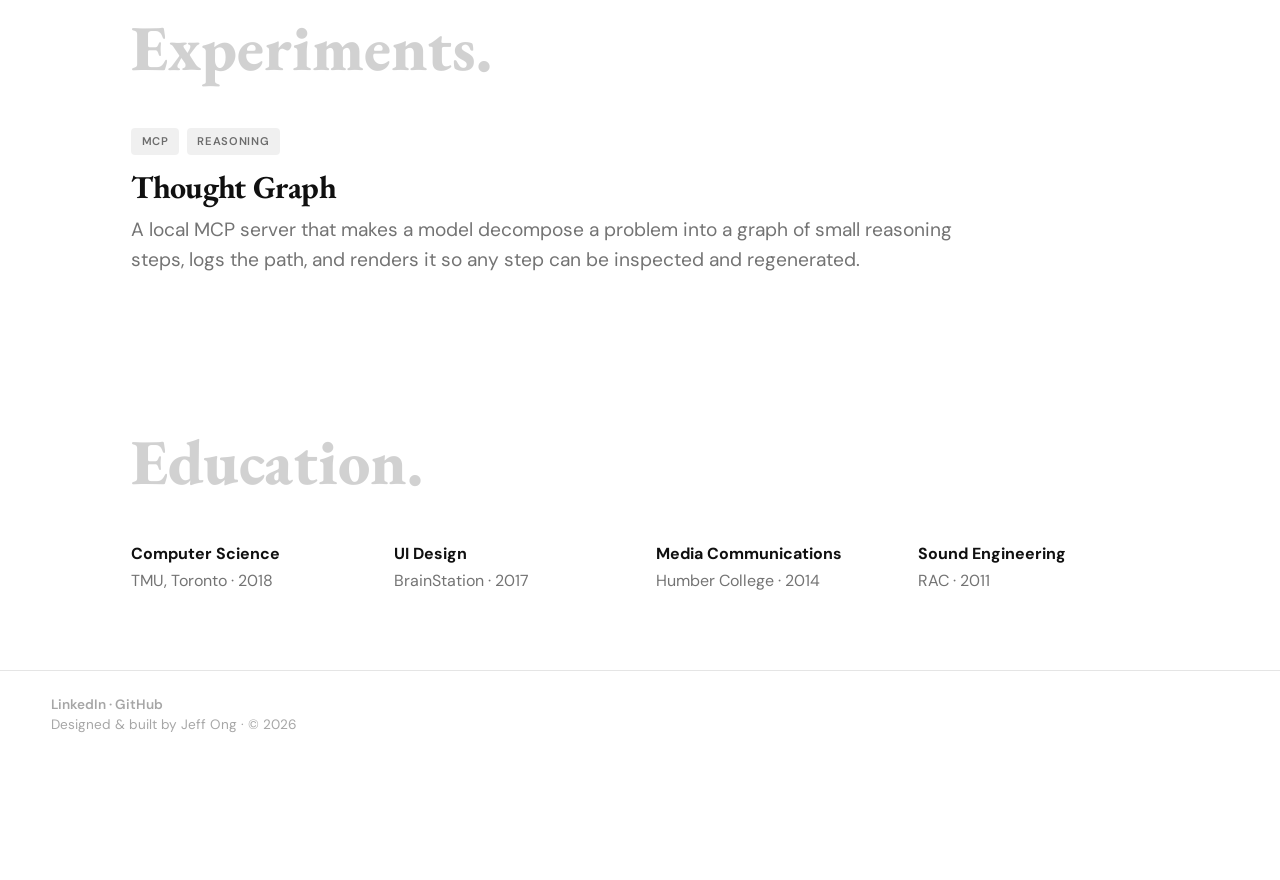
==== commit fb53136e: "Use zero-hallucination in the Project 0H subtitle. Co-authored-by: Cursor <cursoragent@cursor.com>" ====
--- a/index.html
+++ b/index.html
@@ -163,7 +163,7 @@
         </div>
         <h3 class="project-title"><a href="articles/project-0h/">Project 0H</a></h3>
         <time class="project-date" datetime="2026-11-06">November 6, 2026</time>
-        <p class="project-desc">A journey to a hallucination-free AI. Layered deterministic rules, self-evaluation, self-improvement, and multi-agent verification have already reached near-zero rates. Is it possible?</p>
+        <p class="project-desc">A journey to a zero-hallucination AI. Layered deterministic rules, self-evaluation, self-improvement, and multi-agent verification have already reached near-zero rates. Is it possible?</p>
       </article>
 
       <article class="project">
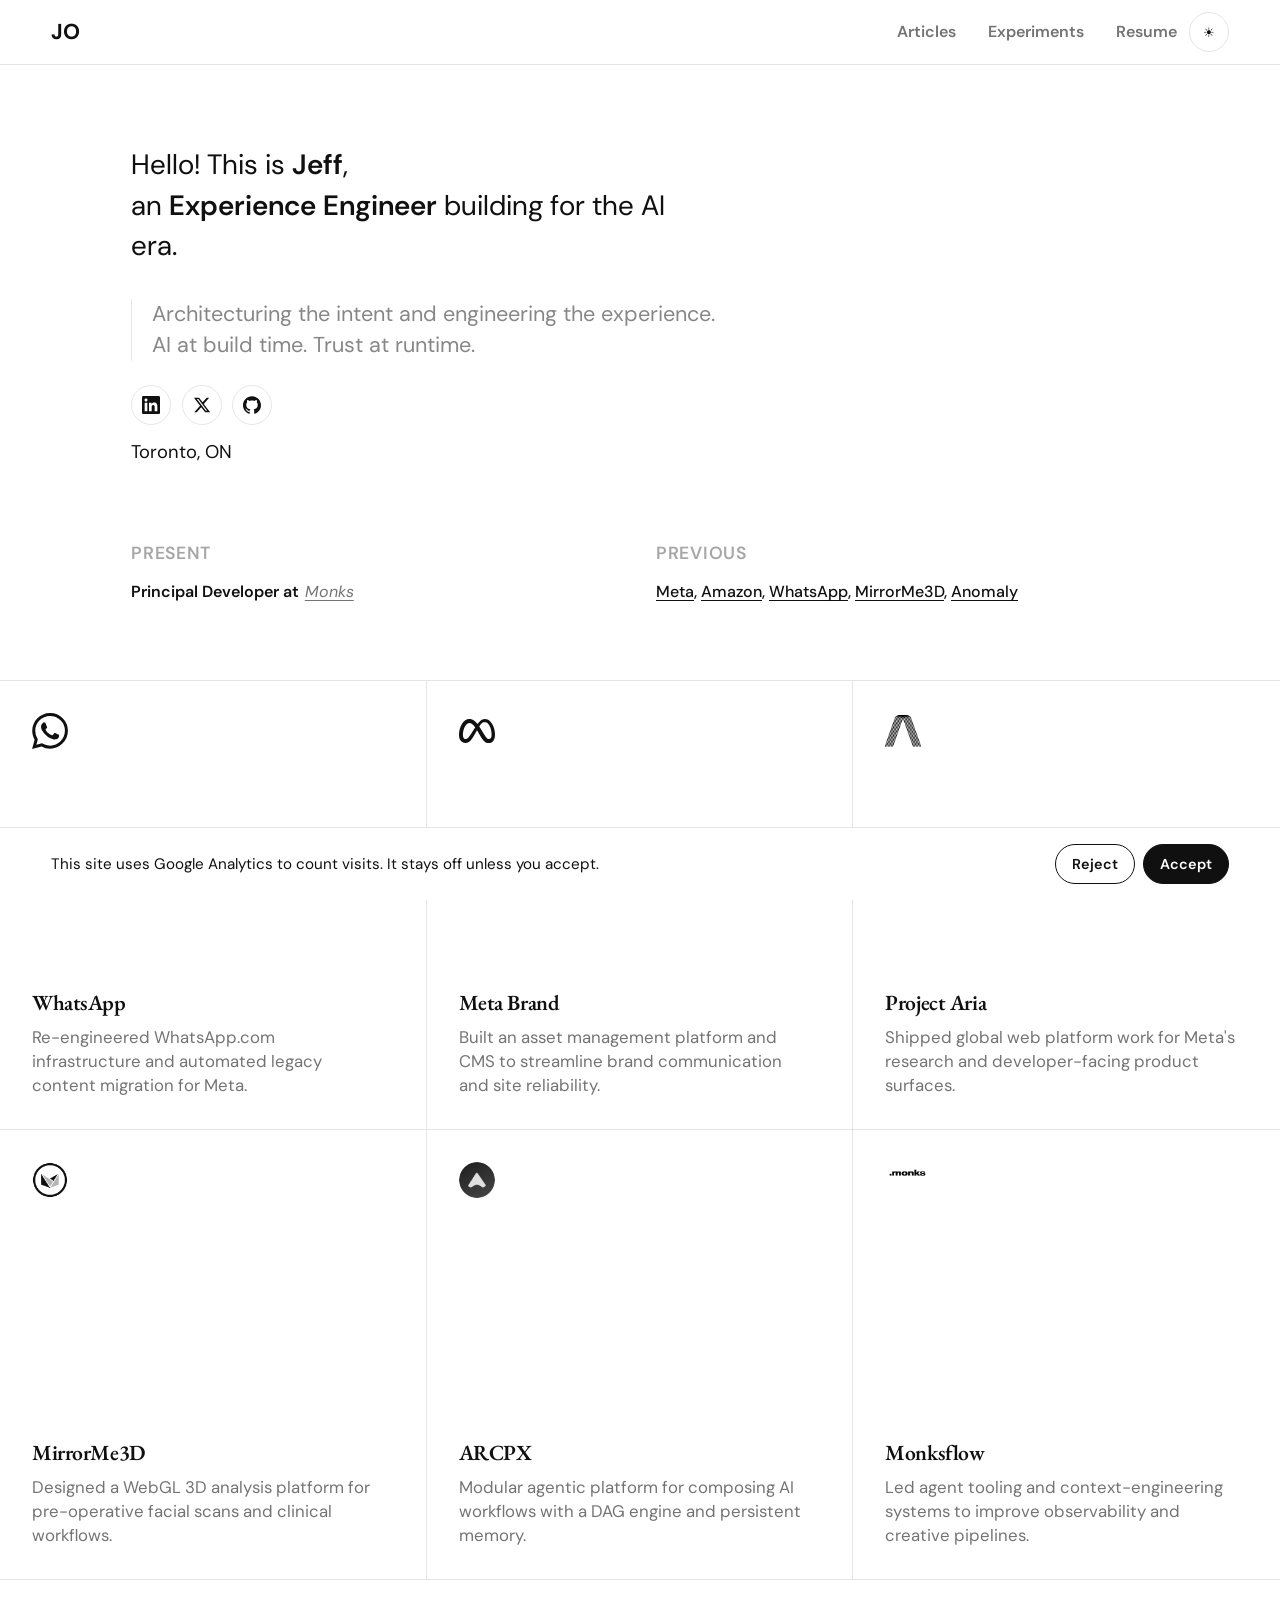
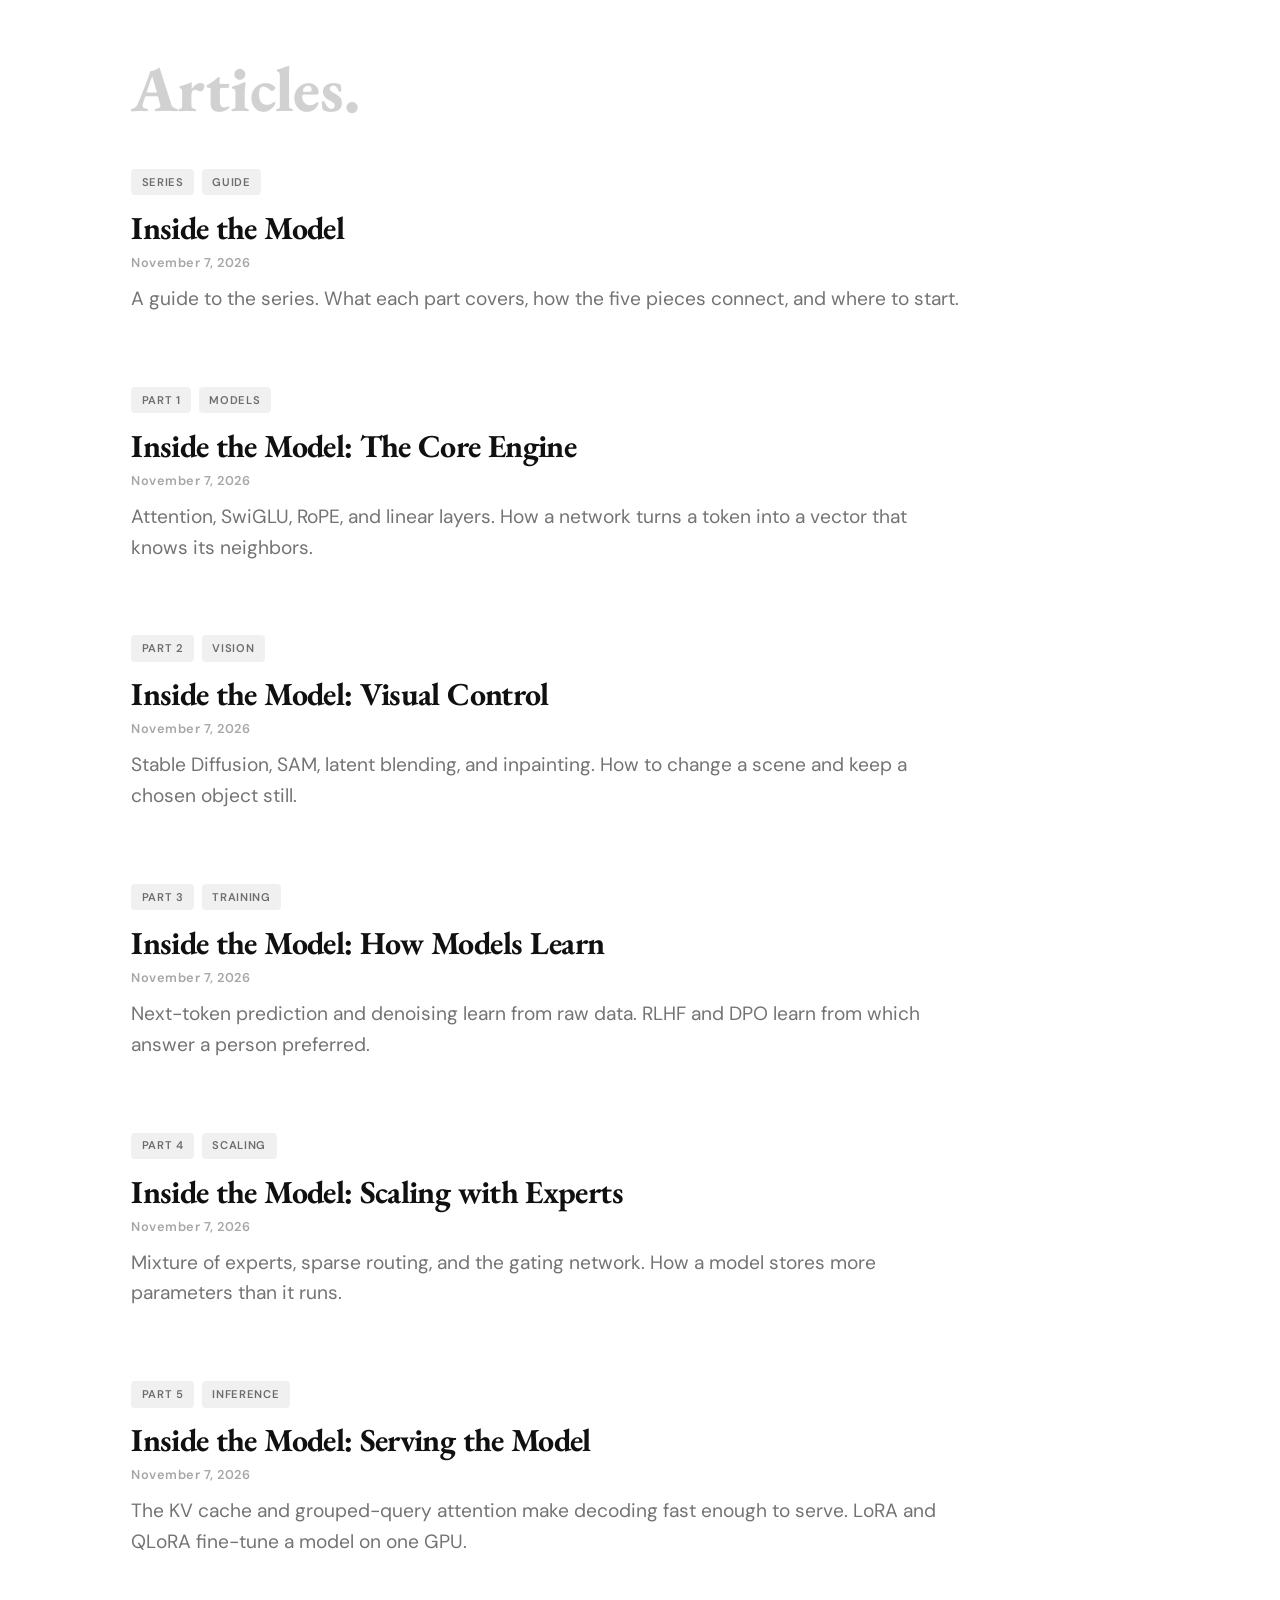
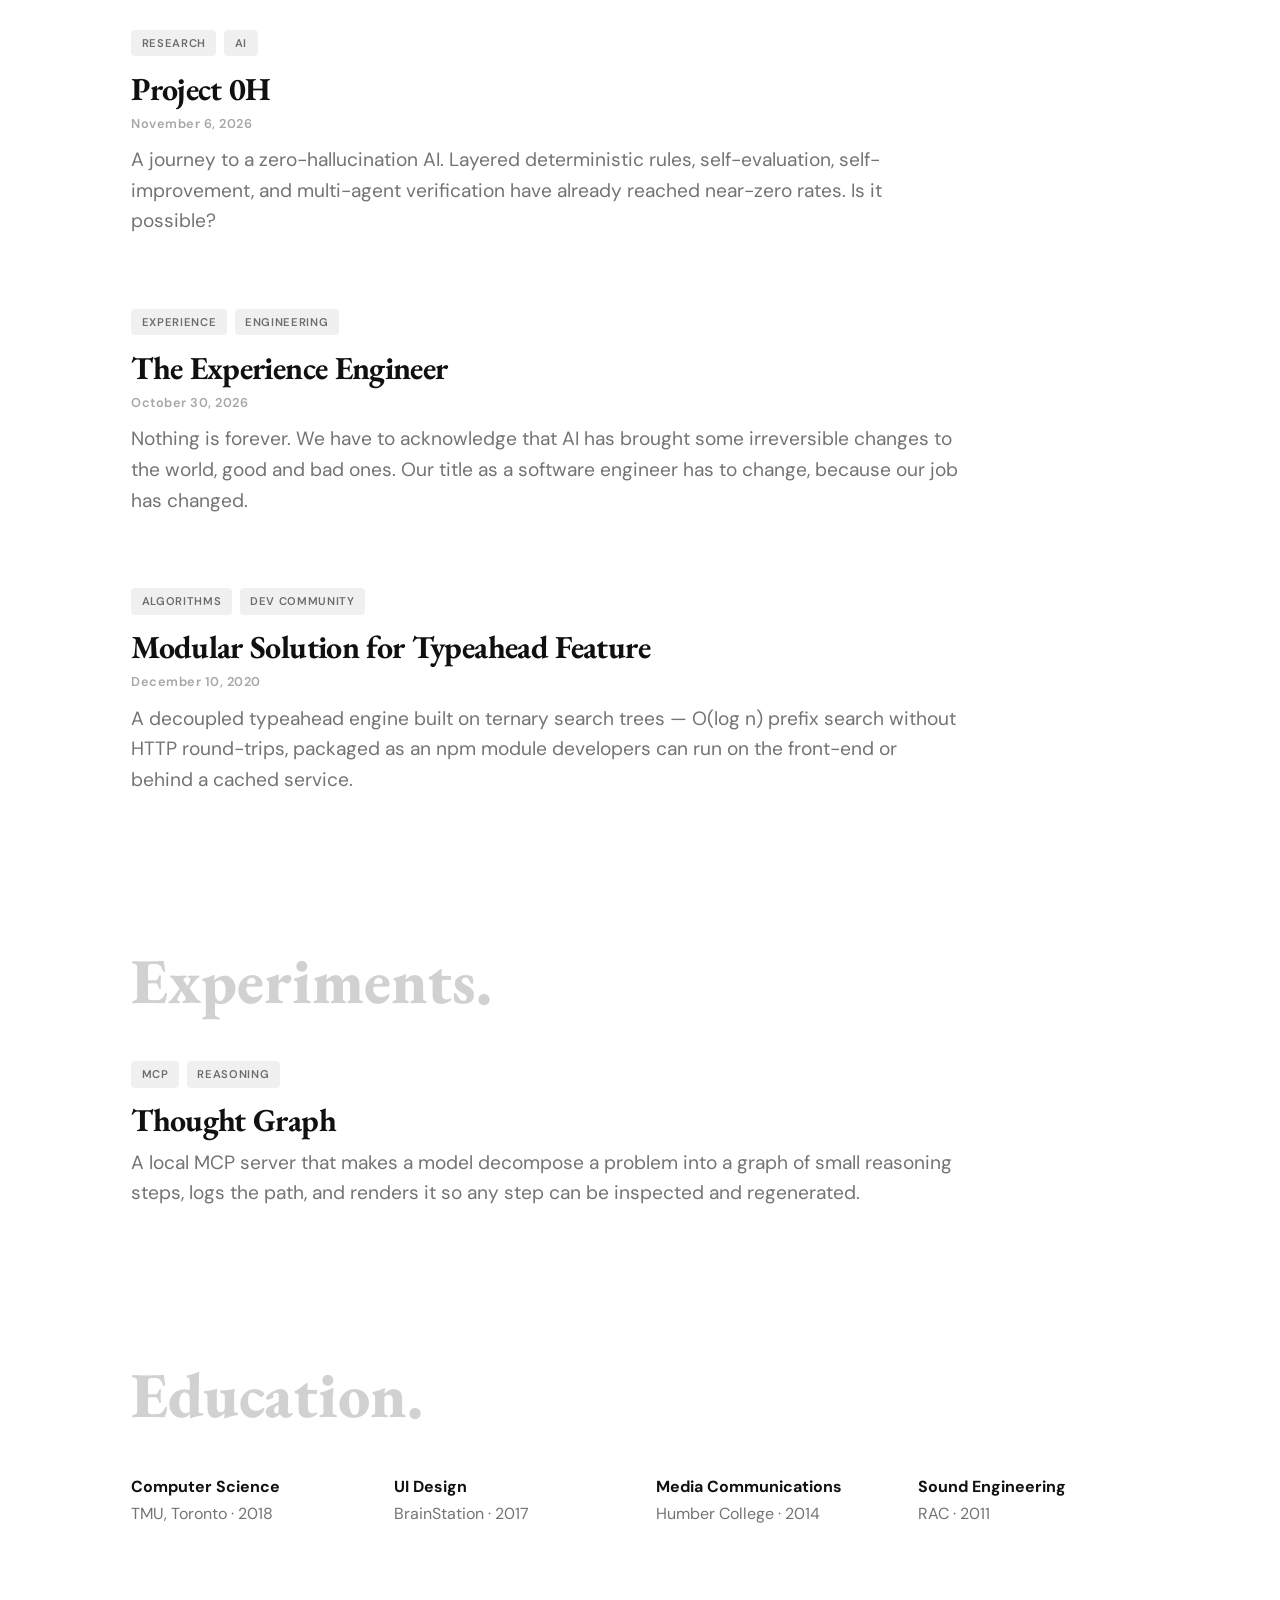
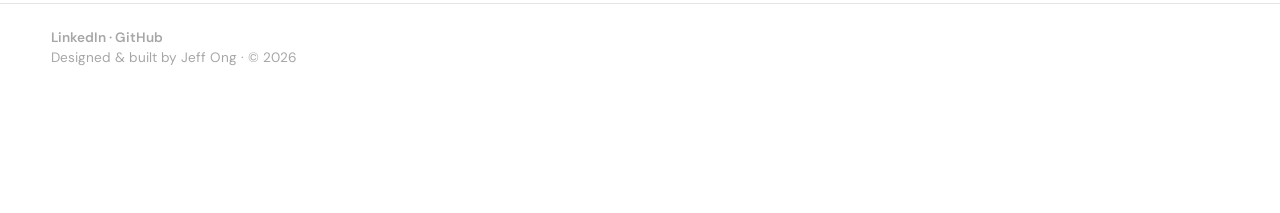
==== commit e7118991: "Add the Inside the Model series and remove the articles that left the site. Co-authored-by: Cursor <" ====
--- a/index.html
+++ b/index.html
@@ -158,6 +158,66 @@
 
       <article class="project">
         <div class="project-meta">
+          <span class="pill">Series</span>
+          <span class="pill">Guide</span>
+        </div>
+        <h3 class="project-title"><a href="articles/inside-the-model/">Inside the Model</a></h3>
+        <time class="project-date" datetime="2026-11-07">November 7, 2026</time>
+        <p class="project-desc">A guide to the series. What each part covers, how the five pieces connect, and where to start.</p>
+      </article>
+
+      <article class="project">
+        <div class="project-meta">
+          <span class="pill">Part 1</span>
+          <span class="pill">Models</span>
+        </div>
+        <h3 class="project-title"><a href="articles/the-core-engine/">Inside the Model: The Core Engine</a></h3>
+        <time class="project-date" datetime="2026-11-07">November 7, 2026</time>
+        <p class="project-desc">Attention, SwiGLU, RoPE, and linear layers. How a network turns a token into a vector that knows its neighbors.</p>
+      </article>
+
+      <article class="project">
+        <div class="project-meta">
+          <span class="pill">Part 2</span>
+          <span class="pill">Vision</span>
+        </div>
+        <h3 class="project-title"><a href="articles/visual-control/">Inside the Model: Visual Control</a></h3>
+        <time class="project-date" datetime="2026-11-07">November 7, 2026</time>
+        <p class="project-desc">Stable Diffusion, SAM, latent blending, and inpainting. How to change a scene and keep a chosen object still.</p>
+      </article>
+
+      <article class="project">
+        <div class="project-meta">
+          <span class="pill">Part 3</span>
+          <span class="pill">Training</span>
+        </div>
+        <h3 class="project-title"><a href="articles/how-models-learn/">Inside the Model: How Models Learn</a></h3>
+        <time class="project-date" datetime="2026-11-07">November 7, 2026</time>
+        <p class="project-desc">Next-token prediction and denoising learn from raw data. RLHF and DPO learn from which answer a person preferred.</p>
+      </article>
+
+      <article class="project">
+        <div class="project-meta">
+          <span class="pill">Part 4</span>
+          <span class="pill">Scaling</span>
+        </div>
+        <h3 class="project-title"><a href="articles/scaling-with-experts/">Inside the Model: Scaling with Experts</a></h3>
+        <time class="project-date" datetime="2026-11-07">November 7, 2026</time>
+        <p class="project-desc">Mixture of experts, sparse routing, and the gating network. How a model stores more parameters than it runs.</p>
+      </article>
+
+      <article class="project">
+        <div class="project-meta">
+          <span class="pill">Part 5</span>
+          <span class="pill">Inference</span>
+        </div>
+        <h3 class="project-title"><a href="articles/serving-the-model/">Inside the Model: Serving the Model</a></h3>
+        <time class="project-date" datetime="2026-11-07">November 7, 2026</time>
+        <p class="project-desc">The KV cache and grouped-query attention make decoding fast enough to serve. LoRA and QLoRA fine-tune a model on one GPU.</p>
+      </article>
+
+      <article class="project">
+        <div class="project-meta">
           <span class="pill">Research</span>
           <span class="pill">AI</span>
         </div>
@@ -168,33 +228,12 @@
 
       <article class="project">
         <div class="project-meta">
-          <span class="pill">Engineering</span>
-          <span class="pill">Platforms</span>
-        </div>
-        <h3 class="project-title"><a href="articles/the-subscription-based-programmer/">The Subscription Based Programmer</a></h3>
-        <time class="project-date" datetime="2026-11-04">November 4, 2026</time>
-        <p class="project-desc">Software engineering is never about just translating natural language into code. It is about capturing, understanding, analyzing, and managing human problem and expectation.</p>
-      </article>
-
-      <article class="project">
-        <div class="project-meta">
           <span class="pill">Experience</span>
           <span class="pill">Engineering</span>
         </div>
         <h3 class="project-title"><a href="articles/the-experience-engineer/">The Experience Engineer</a></h3>
         <time class="project-date" datetime="2026-10-30">October 30, 2026</time>
         <p class="project-desc">Nothing is forever. We have to acknowledge that AI has brought some irreversible changes to the world, good and bad ones. Our title as a software engineer has to change, because our job has changed.</p>
-      </article>
-
-      <article class="project">
-        <div class="project-meta">
-          <span class="pill">AI Agents</span>
-          <span class="pill">Medium</span>
-        </div>
-        <h3 class="project-title"><a href="https://medium.com/@jeff-ong/we-dont-always-need-an-ai-agent-e49e0ceffc82" target="_blank" rel="noopener noreferrer">We don't always need an AI Agent</a></h3>
-        <time class="project-date" datetime="2026-06-09">June 9, 2026</time>
-        <p class="project-desc">The agent problem nobody talks about — why serious workflows benefit from decomposing
-          monolithic agents into small, inspectable DAG steps you can version, audit, and re-run independently.</p>
       </article>
 
       <article class="project">
--- a/styles.css
+++ b/styles.css
@@ -541,6 +541,38 @@
   color: var(--text-muted);
 }
 
+.series-links {
+  margin: 1.15rem 0 0;
+  font-family: var(--font-sans);
+  font-size: 0.92rem;
+  font-weight: 600;
+  line-height: 1.55;
+  color: var(--text-muted);
+}
+
+.article-body + .series-links {
+  margin-top: 2.75rem;
+}
+
+.article-body p.formula {
+  margin: 0.35rem 0 1.2rem;
+  padding: 0.9rem 1rem;
+  background: var(--bg-soft);
+  font-family: var(--font-sans);
+  font-size: 0.98rem;
+  line-height: 1.55;
+  overflow-x: auto;
+}
+
+.article-hero {
+  margin: 1.75rem 0 0;
+}
+
+.article-hero img {
+  width: 100%;
+  height: auto;
+}
+
 .article-body h2 {
   margin: 2.75rem 0 1rem;
   font-size: 1.35rem;
